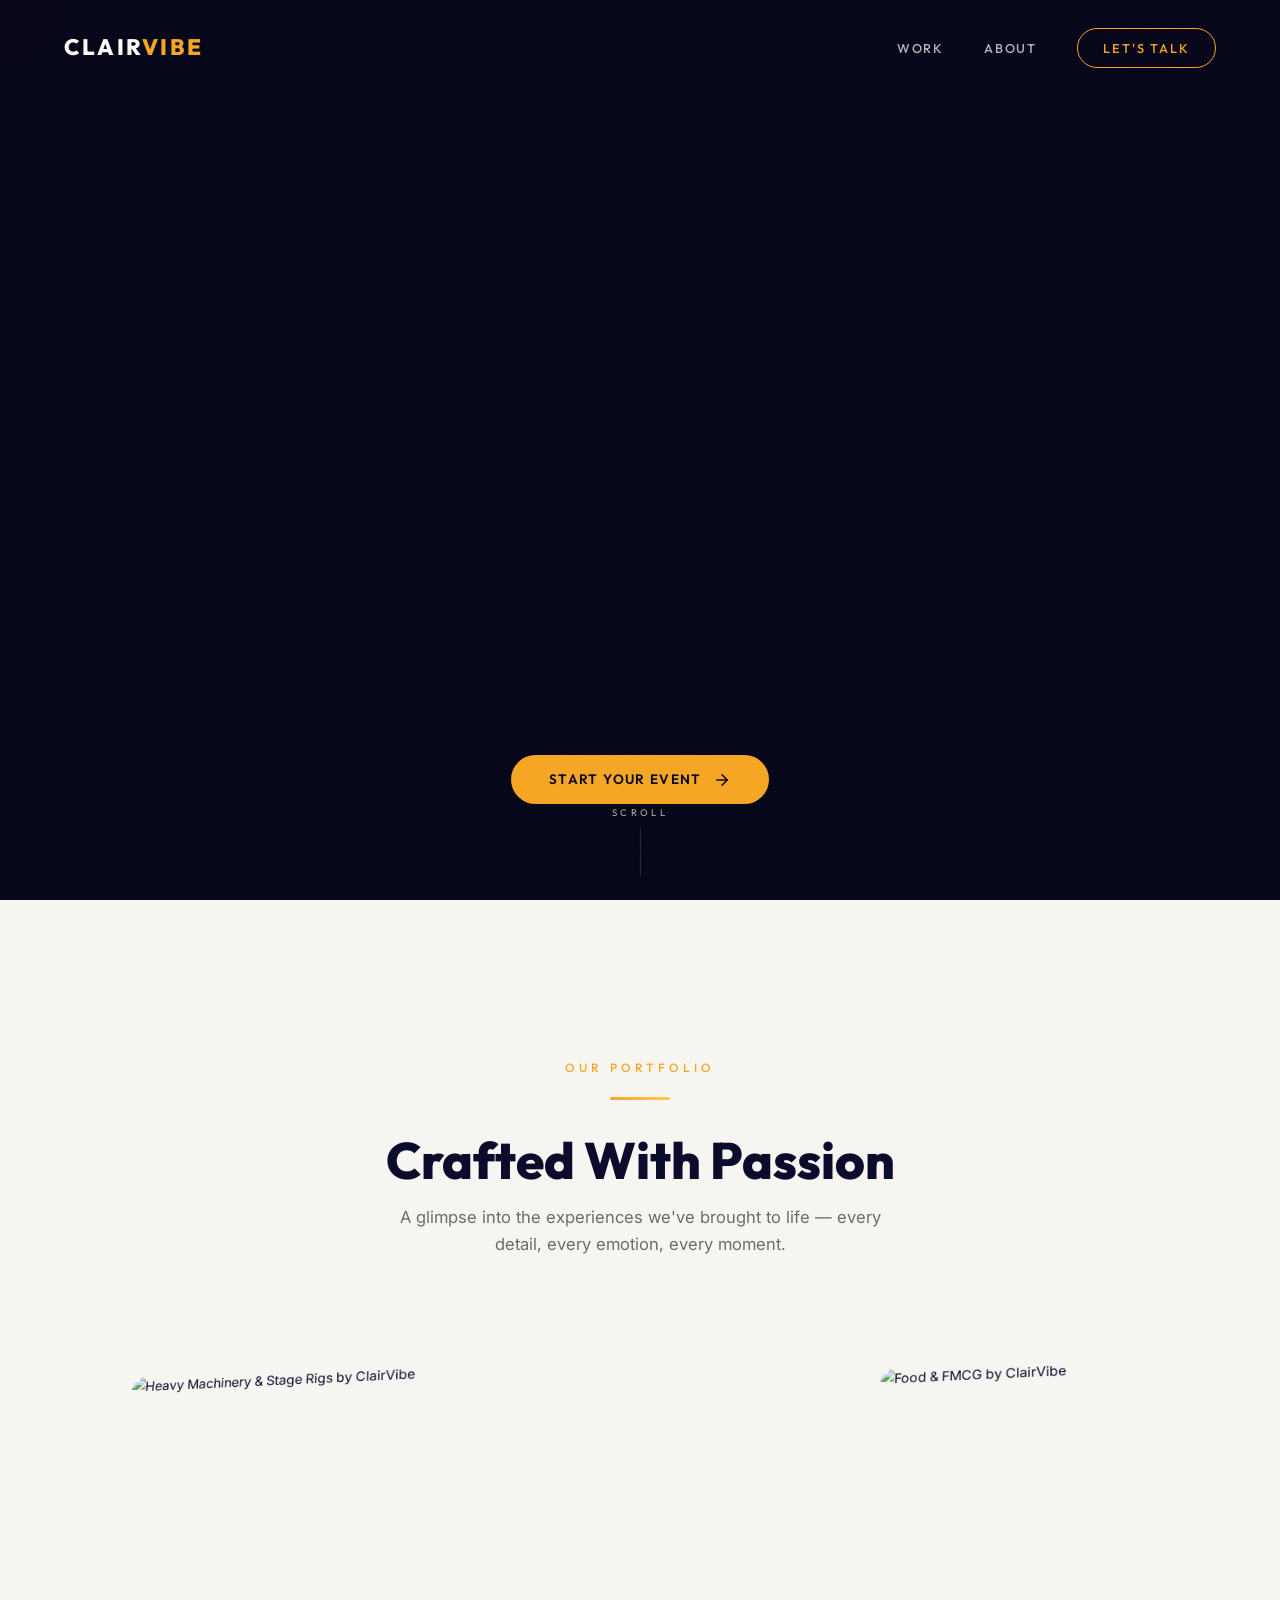
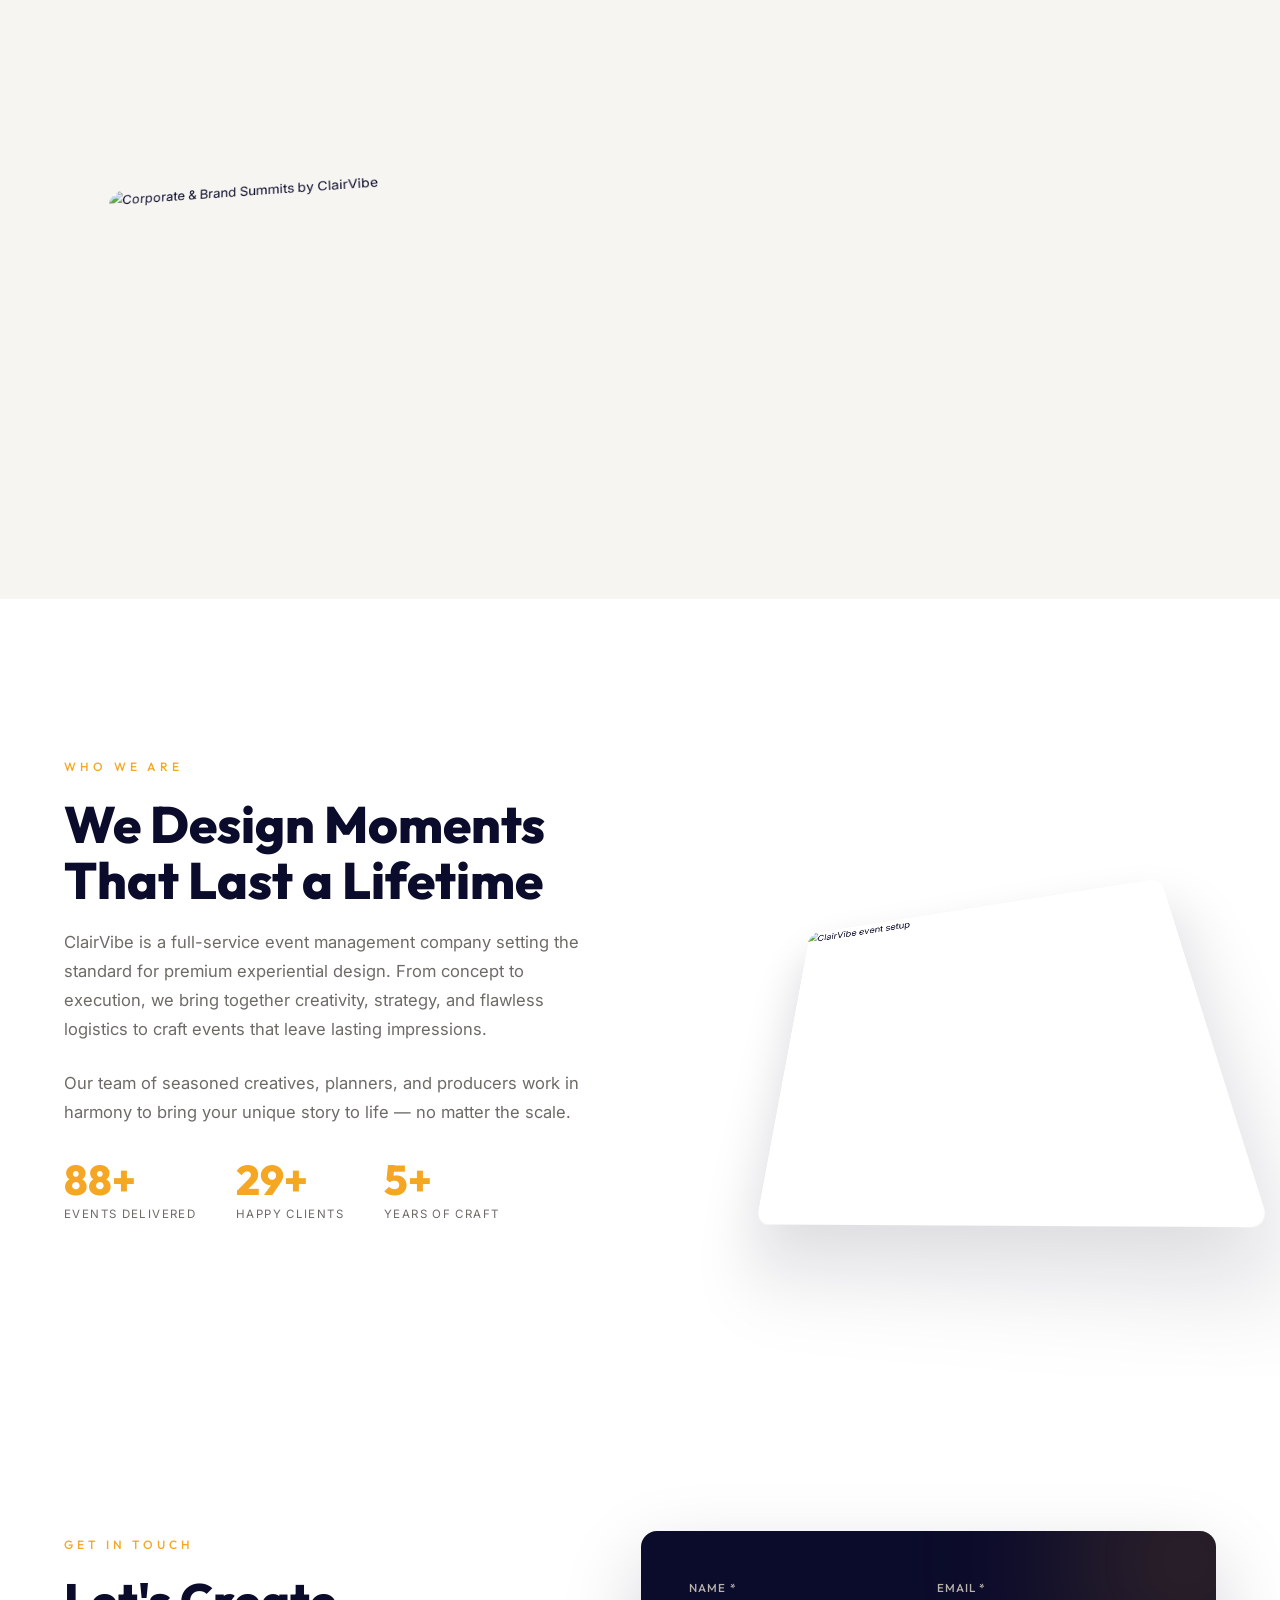
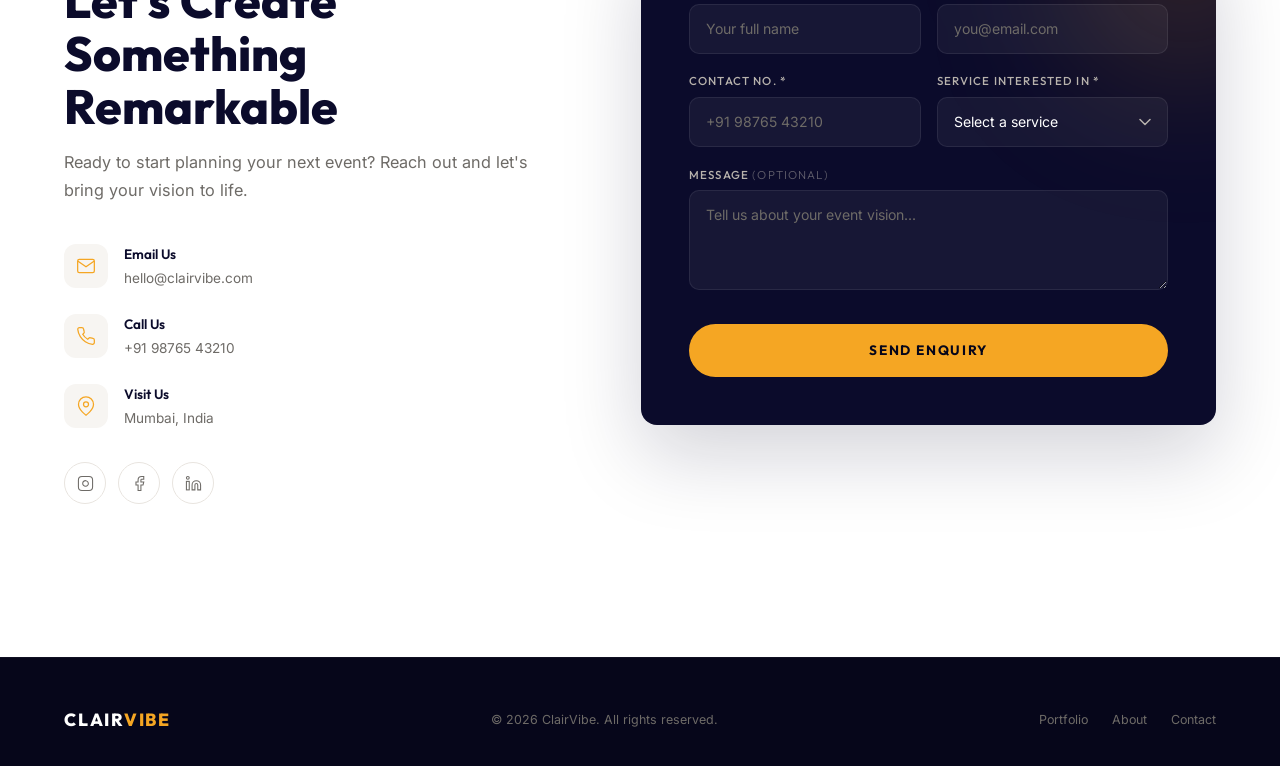
==== index.html @ 801a7cd6 "Add files via upload" ====
<!DOCTYPE html>
<html lang="en">
<head>
  <meta charset="UTF-8">
  <meta name="viewport" content="width=device-width, initial-scale=1.0">
  <title>ClairVibe — Premium Event Management</title>
  <meta name="description" content="ClairVibe crafts extraordinary events — from weddings and corporate galas to brand activations and immersive experiences. Where vision meets flawless execution.">
  <link rel="stylesheet" href="index.css">
  <link rel="preconnect" href="https://fonts.googleapis.com">
  <link rel="preconnect" href="https://fonts.gstatic.com" crossorigin>
</head>
<body>

  <!-- PRELOADER -->
  <div id="preloader">
    <div class="preloader-brand">CLAIR<span>VIBE</span></div>
    <div class="preloader-track"></div>
  </div>

  <!-- GRAIN -->
  <div class="grain" aria-hidden="true"></div>

  <!-- CURSOR GLOW -->
  <div class="cursor-glow" id="cursorGlow" aria-hidden="true"></div>

  <!-- PARTICLES -->
  <canvas id="particles" aria-hidden="true"></canvas>

  <!-- ═══════════ NAVIGATION ═══════════ -->
  <nav class="nav-main" id="navMain">
    <a href="#hero" class="nav-logo">Clair<span>Vibe</span></a>
    <div class="nav-links">
      <a href="#work">Work</a>
      <a href="#about">About</a>
      <a href="#contact" class="nav-cta">Let's Talk</a>
    </div>
    <button class="nav-hamburger" id="hamburger" aria-label="Menu">
      <span></span><span></span><span></span>
    </button>
  </nav>

  <!-- Mobile nav -->
  <div class="nav-mobile" id="mobileNav">
    <a href="#work" class="mob-link">Work</a>
    <a href="#about" class="mob-link">About</a>
    <a href="#contact" class="mob-link">Contact</a>
  </div>

  <!-- ═══════════ HERO ═══════════ -->
  <section id="hero">
    <div class="hero-bg">
      <video autoplay muted loop playsinline id="heroBgImg">
        <source src="website.mp4" type="video/mp4">
      </video>
    </div>
    <div class="hero-overlay"></div>
    <div class="hero-content">
      <a href="#contact" class="hero-btn">
        Start Your Event
        <svg viewBox="0 0 24 24" fill="none" stroke="currentColor" stroke-width="2" stroke-linecap="round" stroke-linejoin="round"><path d="M5 12h14"/><path d="m12 5 7 7-7 7"/></svg>
      </a>
    </div>
    <div class="scroll-hint">
      <span>Scroll</span>
      <div class="scroll-hint-line"></div>
    </div>
  </section>

  <!-- ═══════════ WORK / PORTFOLIO  ★ OFF-WHITE ═══════════ -->
  <section id="work">
    <div class="container">
      <div class="work-header">
        <span class="label sr">Our Portfolio</span>
        <div class="divider-amber sr sr-d1"></div>
        <h2 class="sr sr-d1">Crafted With Passion</h2>
        <p class="sr sr-d2">A glimpse into the experiences we've brought to life — every detail, every emotion, every moment.</p>
      </div>

      <div class="gallery">
        <!-- Card 1 — Machinery (spans 2 cols) -->
        <div class="gallery-card parallax-3d sr" id="gal1" data-gallery="machines" style="cursor:pointer">
          <img src="machines/M.png" alt="Heavy Machinery & Stage Rigs by ClairVibe">
          <div class="gallery-overlay"></div>
          <div class="gallery-tag">
            <h4>Heavy Machinery & Stage Rigs</h4>
          </div>
        </div>

        <!-- Card 2 — Food & FMCG -->
        <div class="gallery-card parallax-3d sr sr-d1" id="gal2" data-gallery="food" style="cursor:pointer">
          <img src="food and fmcg/F.png" alt="Food & FMCG by ClairVibe">
          <div class="gallery-overlay"></div>
          <div class="gallery-tag">
            <h4>Food & FMCG</h4>
          </div>
        </div>

        <!-- Card 3 — Corporate -->
        <div class="gallery-card parallax-3d sr sr-d2" id="gal3" data-gallery="corporate" style="cursor:pointer">
          <img src="coorporate/C.png" alt="Corporate & Brand Summits by ClairVibe">
          <div class="gallery-overlay"></div>
          <div class="gallery-tag">
            <h4>Corporate & Brand Summits</h4>
          </div>
        </div>
      </div>
    </div>
  </section>

  <!-- ═══════════ GALLERY LIGHTBOX MODAL ═══════════ -->
  <div class="lightbox-modal" id="lightboxModal">
    <div class="lightbox-backdrop" id="lightboxBackdrop"></div>
    <div class="lightbox-container">
      <div class="lightbox-header">
        <h3 class="lightbox-title" id="lightboxTitle"></h3>
        <button class="lightbox-close" id="lightboxClose" aria-label="Close gallery">
          <svg viewBox="0 0 24 24" fill="none" stroke="currentColor" stroke-width="2" stroke-linecap="round"><line x1="18" y1="6" x2="6" y2="18"/><line x1="6" y1="6" x2="18" y2="18"/></svg>
        </button>
      </div>
      <div class="lightbox-grid" id="lightboxGrid"></div>
    </div>
  </div>

  <!-- ═══════════ ABOUT  ★ WHITE ═══════════ -->
  <section id="about">
    <div class="container">
      <div class="about-row">
        <div class="about-text">
          <span class="label sr">Who We Are</span>
          <h2 class="sr sr-d1">We Design Moments That Last a Lifetime</h2>
          <p class="sr sr-d2">ClairVibe is a full-service event management company setting the standard for premium experiential design. From concept to execution, we bring together creativity, strategy, and flawless logistics to craft events that leave lasting impressions.</p>
          <p class="sr sr-d3">Our team of seasoned creatives, planners, and producers work in harmony to bring your unique story to life — no matter the scale.</p>
          <div class="about-stats">
            <div class="sr sr-d2">
              <div class="stat-num" data-count="150">0</div>
              <div class="stat-txt">Events Delivered</div>
            </div>
            <div class="sr sr-d3">
              <div class="stat-num" data-count="50">0</div>
              <div class="stat-txt">Happy Clients</div>
            </div>
            <div class="sr sr-d4">
              <div class="stat-num" data-count="8">0</div>
              <div class="stat-txt">Years of Craft</div>
            </div>
          </div>
        </div>
        <div class="about-vis sr sr-d2">
          <div class="about-img-wrap parallax-3d" id="aboutTilt">
            <img src="machines/M2.png" alt="ClairVibe event setup">
          </div>
        </div>
      </div>
    </div>
  </section>

  <!-- ═══════════ CONTACT  ★ WHITE ═══════════ -->
  <section id="contact">
    <div class="container">
      <div class="contact-grid">
        <!-- Left -->
        <div class="contact-left">
          <span class="label sr">Get In Touch</span>
          <h2 class="sr sr-d1">Let's Create Something Remarkable</h2>
          <p class="sr sr-d2">Ready to start planning your next event? Reach out and let's bring your vision to life.</p>

          <div class="sr sr-d3">
            <div class="c-detail">
              <div class="c-detail-icon">
                <svg viewBox="0 0 24 24" fill="none" stroke="currentColor" stroke-width="1.5"><path d="M4 4h16c1.1 0 2 .9 2 2v12c0 1.1-.9 2-2 2H4c-1.1 0-2-.9-2-2V6c0-1.1.9-2 2-2z"/><polyline points="22,6 12,13 2,6"/></svg>
              </div>
              <div>
                <h4>Email Us</h4>
                <p>hello@clairvibe.com</p>
              </div>
            </div>
            <div class="c-detail">
              <div class="c-detail-icon">
                <svg viewBox="0 0 24 24" fill="none" stroke="currentColor" stroke-width="1.5"><path d="M22 16.92v3a2 2 0 0 1-2.18 2 19.79 19.79 0 0 1-8.63-3.07 19.5 19.5 0 0 1-6-6A19.79 19.79 0 0 1 2.12 4.11 2 2 0 0 1 4.11 2h3a2 2 0 0 1 2 1.72c.13.81.36 1.6.7 2.81a2 2 0 0 1-.45 2.11L8.09 9.91a16 16 0 0 0 6 6l1.27-1.27a2 2 0 0 1 2.11-.45c1.21.34 2 .57 2.81.7A2 2 0 0 1 22 16.92z"/></svg>
              </div>
              <div>
                <h4>Call Us</h4>
                <p>+91 98765 43210</p>
              </div>
            </div>
            <div class="c-detail">
              <div class="c-detail-icon">
                <svg viewBox="0 0 24 24" fill="none" stroke="currentColor" stroke-width="1.5"><path d="M21 10c0 7-9 13-9 13s-9-6-9-13a9 9 0 0 1 18 0z"/><circle cx="12" cy="10" r="3"/></svg>
              </div>
              <div>
                <h4>Visit Us</h4>
                <p>Mumbai, India</p>
              </div>
            </div>
          </div>

          <div class="c-socials sr sr-d4">
            <a href="#" aria-label="Instagram"><svg viewBox="0 0 24 24" fill="none" stroke="currentColor" stroke-width="1.5"><rect x="2" y="2" width="20" height="20" rx="5" ry="5"/><path d="M16 11.37A4 4 0 1 1 12.63 8 4 4 0 0 1 16 11.37z"/><line x1="17.5" y1="6.5" x2="17.51" y2="6.5"/></svg></a>
            <a href="#" aria-label="Facebook"><svg viewBox="0 0 24 24" fill="none" stroke="currentColor" stroke-width="1.5"><path d="M18 2h-3a5 5 0 0 0-5 5v3H7v4h3v8h4v-8h3l1-4h-4V7a1 1 0 0 1 1-1h3z"/></svg></a>
            <a href="#" aria-label="LinkedIn"><svg viewBox="0 0 24 24" fill="none" stroke="currentColor" stroke-width="1.5"><path d="M16 8a6 6 0 0 1 6 6v7h-4v-7a2 2 0 0 0-4 0v7h-4v-7a6 6 0 0 1 6-6z"/><rect x="2" y="9" width="4" height="12"/><circle cx="4" cy="4" r="2"/></svg></a>
          </div>
        </div>

        <!-- Right: form -->
        <div class="form-card sr sr-d2">
          <form id="contactForm" onsubmit="handleSubmit(event)">
            <div class="f-row">
              <div class="f-group">
                <label for="c-name">Name *</label>
                <input type="text" id="c-name" placeholder="Your full name" required>
              </div>
              <div class="f-group">
                <label for="c-email">Email *</label>
                <input type="email" id="c-email" placeholder="you@email.com" required>
              </div>
            </div>
            <div class="f-row">
              <div class="f-group">
                <label for="c-phone">Contact No. *</label>
                <input type="tel" id="c-phone" placeholder="+91 98765 43210" required>
              </div>
              <div class="f-group">
                <label for="c-service">Service Interested In *</label>
                <select id="c-service" required>
                  <option value="" disabled selected>Select a service</option>
                  <option>Weddings & Celebrations</option>
                  <option>Corporate Events & Conferences</option>
                  <option>Social & Private Gatherings</option>
                  <option>Brand Activations & Experiential</option>
                  <option>Concept, Design & Production</option>
                  <option>Content & Film Production</option>
                  <option>Other</option>
                </select>
              </div>
            </div>
            <div class="f-group">
              <label for="c-msg">Message <span style="font-weight:300;opacity:.5">(Optional)</span></label>
              <textarea id="c-msg" placeholder="Tell us about your event vision..."></textarea>
            </div>
            <button type="submit" class="f-submit" id="submitBtn">Send Enquiry</button>
          </form>
        </div>

      </div>
    </div>
  </section>

  <!-- ═══════════ FOOTER ═══════════ -->
  <footer>
    <div class="container">
      <div class="foot-inner">
        <div class="foot-logo">Clair<span>Vibe</span></div>
        <p class="foot-copy">&copy; 2026 ClairVibe. All rights reserved.</p>
        <div class="foot-links">
          <a href="#work">Portfolio</a>
          <a href="#about">About</a>
          <a href="#contact">Contact</a>
        </div>
      </div>
    </div>
  </footer>

  <!-- ═══════════ SCRIPTS ═══════════ -->
  <script>
  (function(){
    'use strict';

    /* ─── Preloader ─── */
    window.addEventListener('load', () => {
      setTimeout(() => document.getElementById('preloader').classList.add('hidden'), 1000);
    });

    /* ─── Cursor Glow ─── */
    const glow = document.getElementById('cursorGlow');
    if (window.matchMedia('(pointer:fine)').matches) {
      glow.classList.add('on');
      let gx = 0, gy = 0, cx = 0, cy = 0;
      document.addEventListener('mousemove', e => { gx = e.clientX; gy = e.clientY; });
      (function moveGlow() {
        cx += (gx - cx) * .12;
        cy += (gy - cy) * .12;
        glow.style.left = cx + 'px';
        glow.style.top = cy + 'px';
        requestAnimationFrame(moveGlow);
      })();
    }

    /* ─── Nav scroll ─── */
    const nav = document.getElementById('navMain');
    const onScroll = () => nav.classList.toggle('scrolled', scrollY > 60);
    window.addEventListener('scroll', onScroll, { passive: true });

    /* ─── Hamburger ─── */
    const ham = document.getElementById('hamburger');
    const mobNav = document.getElementById('mobileNav');
    ham.addEventListener('click', () => {
      ham.classList.toggle('open');
      mobNav.classList.toggle('open');
      document.body.style.overflow = mobNav.classList.contains('open') ? 'hidden' : '';
    });
    document.querySelectorAll('.mob-link').forEach(l => l.addEventListener('click', () => {
      ham.classList.remove('open'); mobNav.classList.remove('open');
      document.body.style.overflow = '';
    }));

    /* ─── Smooth anchors ─── */
    document.querySelectorAll('a[href^="#"]').forEach(a => {
      a.addEventListener('click', e => {
        e.preventDefault();
        const t = document.querySelector(a.getAttribute('href'));
        if (t) t.scrollIntoView({ behavior: 'smooth', block: 'start' });
      });
    });

    /* ─── 3D Scroll Reveal ─── */
    const srEls = document.querySelectorAll('.sr');
    const srObs = new IntersectionObserver(entries => {
      entries.forEach(en => { if (en.isIntersecting) en.target.classList.add('in'); });
    }, { threshold: .12, rootMargin: '0px 0px -30px 0px' });
    srEls.forEach(el => srObs.observe(el));

    /* ─── Counter animation ─── */
    const counters = document.querySelectorAll('[data-count]');
    const cObs = new IntersectionObserver(entries => {
      entries.forEach(en => {
        if (!en.isIntersecting) return;
        const el = en.target, target = +el.dataset.count, dur = 2000, start = performance.now();
        (function tick(now) {
          const p = Math.min((now - start) / dur, 1);
          const ease = 1 - Math.pow(1 - p, 3);
          el.textContent = Math.round(target * ease) + '+';
          if (p < 1) requestAnimationFrame(tick);
        })(start);
        cObs.unobserve(el);
      });
    }, { threshold: .5 });
    counters.forEach(c => cObs.observe(c));

    /* ─── 3D Parallax on scroll ─── */
    const parallaxEls = document.querySelectorAll('.parallax-3d');
    function updateParallax() {
      const wh = window.innerHeight;
      parallaxEls.forEach(el => {
        const rect = el.getBoundingClientRect();
        const center = rect.top + rect.height / 2;
        const ratio = (center - wh / 2) / (wh / 2); // -1 to 1
        const rotX = ratio * 6;  // tilt X based on scroll position
        const rotY = ratio * -3;
        const tz = Math.abs(ratio) * -30; // push back when off-center
        el.style.transform =
          `perspective(800px) rotateX(${rotX}deg) rotateY(${rotY}deg) translateZ(${tz}px)`;
      });
    }
    window.addEventListener('scroll', updateParallax, { passive: true });
    updateParallax();

    /* ─── 3D Tilt on hover (about card + gallery) ─── */
    if (window.matchMedia('(pointer:fine)').matches) {
      function addTilt(el, intensity) {
        el.addEventListener('mousemove', e => {
          const r = el.getBoundingClientRect();
          const x = (e.clientX - r.left) / r.width - .5;
          const y = (e.clientY - r.top) / r.height - .5;
          el.style.transform =
            `perspective(800px) rotateY(${x * intensity}deg) rotateX(${-y * intensity}deg) translateZ(10px)`;
        });
        el.addEventListener('mouseleave', () => {
          el.style.transform = '';
        });
      }
      const aboutTilt = document.getElementById('aboutTilt');
      if (aboutTilt) addTilt(aboutTilt, 14);
      document.querySelectorAll('.gallery-card').forEach(c => addTilt(c, 8));
    }

    /* ─── Hero parallax ─── */
    const heroImg = document.getElementById('heroBgImg');
    if (heroImg) {
      window.addEventListener('scroll', () => {
        if (scrollY < innerHeight) {
          heroImg.style.transform = `scale(1.12) translateY(${scrollY * .25}px)`;
        }
      }, { passive: true });
    }

    /* ─── Particles ─── */
    ;(function(){
      const c = document.getElementById('particles');
      const ctx = c.getContext('2d');
      let W, H, pts = [];
      const N = 50, DIST = 130;
      function resize() { W = c.width = innerWidth; H = c.height = innerHeight; }
      resize(); window.addEventListener('resize', resize);
      class P {
        constructor() { this.reset(); }
        reset() {
          this.x = Math.random() * W;
          this.y = Math.random() * H;
          this.vx = (Math.random() - .5) * .35;
          this.vy = (Math.random() - .5) * .35;
          this.r = Math.random() * 1.2 + .4;
          this.a = Math.random() * .2 + .04;
        }
        update() {
          this.x += this.vx; this.y += this.vy;
          if (this.x < 0 || this.x > W) this.vx *= -1;
          if (this.y < 0 || this.y > H) this.vy *= -1;
        }
        draw() {
          ctx.beginPath();
          ctx.arc(this.x, this.y, this.r, 0, Math.PI * 2);
          ctx.fillStyle = `rgba(245,166,35,${this.a})`;
          ctx.fill();
        }
      }
      for (let i = 0; i < N; i++) pts.push(new P());
      (function loop() {
        ctx.clearRect(0, 0, W, H);
        pts.forEach(p => { p.update(); p.draw(); });
        for (let i = 0; i < pts.length; i++)
          for (let j = i + 1; j < pts.length; j++) {
            const dx = pts[i].x - pts[j].x, dy = pts[i].y - pts[j].y;
            const d = Math.sqrt(dx * dx + dy * dy);
            if (d < DIST) {
              ctx.beginPath();
              ctx.moveTo(pts[i].x, pts[i].y);
              ctx.lineTo(pts[j].x, pts[j].y);
              ctx.strokeStyle = `rgba(245,166,35,${.04 * (1 - d / DIST)})`;
              ctx.lineWidth = .4;
              ctx.stroke();
            }
          }
        requestAnimationFrame(loop);
      })();
    })();

    /* ─── Form submit (local) ─── */
    window.handleSubmit = function(e) {
      e.preventDefault();
      const btn = document.getElementById('submitBtn');
      const orig = btn.textContent;
      btn.textContent = 'Sent Successfully ✓';
      btn.style.background = '#27ae60';
      setTimeout(() => { btn.textContent = orig; btn.style.background = ''; e.target.reset(); }, 3000);
    };
    /* ─── Dynamic CMS Content Fetch & Lightbox ─── */
    let galleryData = {};
    
    fetch('data/content.json')
      .then(res => res.json())
      .then(data => {
        // 1. Update Hero Video
        if (data.hero_video) {
          const heroVideo = document.getElementById('heroBgImg');
          if (heroVideo && heroVideo.querySelector('source').getAttribute('src') !== data.hero_video) {
            heroVideo.querySelector('source').src = data.hero_video;
            heroVideo.load();
          }
        }
        
        // 2. Update About Image
        if (data.about_image) {
          const aboutImg = document.querySelector('#aboutTilt img');
          if (aboutImg) aboutImg.src = data.about_image;
        }

        // 3. Setup Gallery Data & Covers
        galleryData = {
          machines: {
            title: 'Heavy Machinery & Stage Rigs',
            images: data.portfolio_machines?.images || []
          },
          food: {
            title: 'Food & FMCG',
            images: data.portfolio_food?.images || []
          },
          corporate: {
            title: 'Corporate & Brand Summits',
            images: data.portfolio_corporate?.images || []
          }
        };

        // Update covers
        if (data.portfolio_machines?.cover) {
          document.querySelector('#gal1 img').src = data.portfolio_machines.cover;
        }
        if (data.portfolio_food?.cover) {
          document.querySelector('#gal2 img').src = data.portfolio_food.cover;
        }
        if (data.portfolio_corporate?.cover) {
          document.querySelector('#gal3 img').src = data.portfolio_corporate.cover;
        }
      })
      .catch(err => console.error("Error loading CMS content:", err));

    const lbModal = document.getElementById('lightboxModal');
    const lbTitle = document.getElementById('lightboxTitle');
    const lbGrid  = document.getElementById('lightboxGrid');
    const lbClose = document.getElementById('lightboxClose');
    const lbBack  = document.getElementById('lightboxBackdrop');

    // Open lightbox
    document.querySelectorAll('.gallery-card[data-gallery]').forEach(card => {
      card.addEventListener('click', () => {
        const key = card.dataset.gallery;
        const data = galleryData[key];
        if (!data || !data.images || data.images.length === 0) return;

        lbTitle.textContent = data.title;
        lbGrid.innerHTML = '';

        data.images.forEach((src, i) => {
          const item = document.createElement('div');
          item.className = 'lightbox-item';
          item.style.animationDelay = (i * 0.06) + 's';
          const img = document.createElement('img');
          img.src = src;
          img.alt = data.title;
          img.loading = 'lazy';
          item.appendChild(img);
          lbGrid.appendChild(item);
        });

        lbModal.classList.add('open');
        document.body.style.overflow = 'hidden';
      });
    });

    // Close lightbox
    function closeLightbox() {
      lbModal.classList.remove('open');
      document.body.style.overflow = '';
    }
    lbClose.addEventListener('click', closeLightbox);
    lbBack.addEventListener('click', closeLightbox);
    document.addEventListener('keydown', e => { if (e.key === 'Escape') closeLightbox(); });

  })();
  </script>

</body>
</html>
---- index.css ----
/* ============================================================
   ClairVibe — Premium Event Management
   Complete Design System v2
   ============================================================ */

@import url('https://fonts.googleapis.com/css2?family=Outfit:wght@200;300;400;500;600;700;800;900&family=Inter:wght@300;400;500;600&display=swap');

/* ── Tokens ─────────────────────────────────────────────── */
:root {
  --navy:        #0B0B2B;
  --navy-deep:   #06061A;
  --navy-mid:    #141438;
  --amber:       #F5A623;
  --amber-light: #FFC857;
  --amber-glow:  rgba(245,166,35,.2);
  --white:       #FFFFFF;
  --off-white:   #F7F5F2;
  --cream:       #FFFDF8;
  --gray-100:    #E8E4DF;
  --gray-200:    #B8B3AD;
  --gray-300:    #6E6B67;
  --gray-900:    #1A1A2E;

  --font-display: 'Outfit', sans-serif;
  --font-body:    'Inter', sans-serif;

  --section-py: clamp(6rem, 12vw, 10rem);
  --container-x: clamp(1.5rem, 5vw, 6rem);
  --radius: 16px;
  --transition: .5s cubic-bezier(.25,.46,.45,.94);
}

/* ── Reset ──────────────────────────────────────────────── */
*,*::before,*::after{box-sizing:border-box;margin:0;padding:0}
html{scroll-behavior:smooth;-webkit-font-smoothing:antialiased}
body{font-family:var(--font-body);background:var(--white);color:var(--navy);overflow-x:hidden;line-height:1.6}
a{text-decoration:none;color:inherit}
ul{list-style:none}
img{max-width:100%;display:block}
button,input,textarea,select{font:inherit;border:none;outline:none}

/* ── Container ──────────────────────────────────────────── */
.container{width:100%;max-width:1280px;margin:0 auto;padding:0 var(--container-x)}

/* ── Labels ─────────────────────────────────────────────── */
.label{
  font-family:var(--font-display);font-weight:500;
  font-size:.75rem;letter-spacing:.35em;text-transform:uppercase;
  color:var(--amber);margin-bottom:1.25rem;display:inline-block;
}
.label--dark{color:var(--amber)}
.label--light{color:var(--amber)}

/* ================================================================
   PRELOADER
   ================================================================ */
#preloader{
  position:fixed;inset:0;z-index:10000;
  background:var(--navy-deep);
  display:flex;align-items:center;justify-content:center;
  flex-direction:column;gap:2rem;
  transition:opacity .8s .2s,visibility .8s .2s;
}
#preloader.hidden{opacity:0;visibility:hidden;pointer-events:none}
.preloader-brand{
  font-family:var(--font-display);font-size:2.8rem;font-weight:800;
  letter-spacing:.12em;color:var(--white);
}
.preloader-brand span{color:var(--amber)}
.preloader-track{
  width:140px;height:2px;background:rgba(255,255,255,.08);
  border-radius:2px;overflow:hidden;
}
.preloader-track::after{
  content:'';display:block;width:40%;height:100%;
  background:var(--amber);border-radius:2px;
  animation:preload-slide 1s ease-in-out infinite;
}
@keyframes preload-slide{0%{transform:translateX(-120%)}100%{transform:translateX(400%)}}

/* ================================================================
   CURSOR GLOW  (desktop only)
   ================================================================ */
.cursor-glow{
  position:fixed;width:400px;height:400px;border-radius:50%;
  pointer-events:none;z-index:9998;opacity:0;
  background:radial-gradient(circle,rgba(245,166,35,.12) 0%,transparent 70%);
  transform:translate(-50%,-50%);transition:opacity .5s;
  mix-blend-mode:multiply;
}
.cursor-glow.on{opacity:1}

/* invert on dark sections */
.dark-section .cursor-glow,.nav-main.scrolled ~ .cursor-glow{
  mix-blend-mode:screen;
}

/* ================================================================
   NAVIGATION
   ================================================================ */
.nav-main{
  position:fixed;top:0;left:0;width:100%;z-index:9000;
  padding:1.75rem var(--container-x);
  display:flex;align-items:center;justify-content:space-between;
  transition:background .4s,padding .4s,backdrop-filter .4s,box-shadow .4s;
}
.nav-main.scrolled{
  background:rgba(255,255,255,.88);
  backdrop-filter:blur(24px) saturate(1.6);
  -webkit-backdrop-filter:blur(24px) saturate(1.6);
  padding:1rem var(--container-x);
  box-shadow:0 1px 30px rgba(0,0,0,.06);
}
.nav-main.scrolled .nav-logo{color:var(--navy)}
.nav-main.scrolled .nav-links a{color:var(--gray-300)}
.nav-main.scrolled .nav-links a:hover{color:var(--navy)}
.nav-main.scrolled .nav-hamburger span{background:var(--navy)}

.nav-logo{
  font-family:var(--font-display);font-weight:800;font-size:1.4rem;
  letter-spacing:.1em;text-transform:uppercase;color:var(--white);
  transition:color .4s;
}
.nav-logo span{color:var(--amber)}

.nav-links{display:flex;align-items:center;gap:2.5rem}
.nav-links a{
  font-family:var(--font-display);font-weight:500;font-size:.8rem;
  letter-spacing:.14em;text-transform:uppercase;color:rgba(255,255,255,.7);
  position:relative;transition:color .3s;
}
.nav-links a::after{
  content:'';position:absolute;bottom:-4px;left:0;width:0;height:2px;
  background:var(--amber);transition:width var(--transition);
}
.nav-links a:hover{color:var(--white)}
.nav-links a:hover::after{width:100%}
.nav-main.scrolled .nav-links a:hover::after{width:100%}

.nav-cta{
  padding:.55rem 1.6rem !important;border:1.5px solid var(--amber) !important;
  border-radius:50px;color:var(--amber) !important;
  transition:background .3s,color .3s !important;
}
.nav-cta::after{display:none !important}
.nav-cta:hover{background:var(--amber) !important;color:var(--navy-deep) !important}

/* Hamburger */
.nav-hamburger{
  display:none;flex-direction:column;gap:5px;cursor:pointer;
  z-index:9100;background:none;padding:4px;
}
.nav-hamburger span{
  display:block;width:26px;height:2px;background:var(--white);
  border-radius:2px;transition:var(--transition);transform-origin:center;
}
.nav-hamburger.open span:nth-child(1){transform:translateY(7px) rotate(45deg)}
.nav-hamburger.open span:nth-child(2){opacity:0}
.nav-hamburger.open span:nth-child(3){transform:translateY(-7px) rotate(-45deg)}

/* Mobile overlay */
.nav-mobile{
  position:fixed;inset:0;z-index:9050;
  background:rgba(6,6,26,.97);backdrop-filter:blur(30px);
  display:flex;flex-direction:column;align-items:center;justify-content:center;gap:2rem;
  opacity:0;visibility:hidden;transition:opacity .4s,visibility .4s;
}
.nav-mobile.open{opacity:1;visibility:visible}
.nav-mobile a{
  font-family:var(--font-display);font-weight:600;font-size:1.6rem;
  letter-spacing:.08em;text-transform:uppercase;color:var(--gray-200);
  transition:color .3s;
}
.nav-mobile a:hover{color:var(--amber)}

@media(max-width:768px){
  .nav-links{display:none}
  .nav-hamburger{display:flex}
}

/* ================================================================
   HERO  (dark section — full-screen with video/image)
   ================================================================ */
#hero{
  position:relative;height:100vh;min-height:640px;
  display:flex;align-items:center;justify-content:center;
  overflow:hidden;background:var(--navy-deep);
}
.hero-bg{position:absolute;inset:0;z-index:0}
.hero-bg video,.hero-bg img{width:100%;height:100%;object-fit:cover}
.hero-overlay{
  position:absolute;inset:0;z-index:1;
  background:linear-gradient(180deg,
    rgba(6,6,26,.4) 0%,
    rgba(6,6,26,.05) 35%,
    rgba(6,6,26,.05) 65%,
    rgba(6,6,26,.5) 100%
  );
  pointer-events:none;
}
.hero-content{
  position:absolute;bottom:6rem;left:50%;transform:translateX(-50%);
  z-index:2;text-align:center;
  width:100%;max-width:860px;padding:0 var(--container-x);
}
.hero-tagline{
  font-family:var(--font-display);font-weight:300;
  font-size:clamp(.7rem,1.1vw,.85rem);letter-spacing:.55em;
  text-transform:uppercase;color:var(--amber);margin-bottom:1.5rem;
  opacity:0;animation:fadeUp .8s .5s forwards;
}
.hero-h1{
  font-family:var(--font-display);font-weight:900;
  font-size:clamp(2.8rem,8vw,5.8rem);line-height:1.02;
  color:var(--white);margin-bottom:1.5rem;
  opacity:0;animation:fadeUp .8s .7s forwards;
}
.hero-h1 em{
  font-style:normal;
  background:linear-gradient(135deg,var(--amber),var(--amber-light));
  -webkit-background-clip:text;-webkit-text-fill-color:transparent;
  background-clip:text;
}
.hero-sub{
  font-size:clamp(.95rem,1.4vw,1.12rem);color:var(--gray-200);
  max-width:520px;margin:0 auto 2.5rem;
  opacity:0;animation:fadeUp .8s .9s forwards;
}
@keyframes fadeUp{from{opacity:0;transform:translateY(36px)}to{opacity:1;transform:translateY(0)}}

.hero-btn{
  display:inline-flex;align-items:center;gap:.7rem;
  padding:.85rem 2.4rem;background:var(--amber);color:var(--navy-deep);
  font-family:var(--font-display);font-weight:600;font-size:.85rem;
  letter-spacing:.1em;text-transform:uppercase;border-radius:50px;
  cursor:pointer;transition:transform .3s,box-shadow .3s;
  opacity:0;animation:fadeUp .8s .4s forwards;
}
.hero-btn:hover{transform:translateY(-2px);box-shadow:0 14px 40px var(--amber-glow)}
.hero-btn svg{width:18px;height:18px;transition:transform .3s}
.hero-btn:hover svg{transform:translateX(4px)}

/* scroll indicator */
.scroll-hint{
  position:absolute;bottom:1.5rem;left:50%;transform:translateX(-50%);
  z-index:2;display:flex;flex-direction:column;align-items:center;gap:.5rem;
}
.scroll-hint span{
  font-family:var(--font-display);font-size:.6rem;letter-spacing:.35em;
  text-transform:uppercase;color:var(--gray-200);
}
.scroll-hint-line{
  width:1px;height:48px;background:rgba(255,255,255,.15);
  position:relative;overflow:hidden;
}
.scroll-hint-line::after{
  content:'';position:absolute;top:-100%;left:0;width:100%;height:100%;
  background:var(--amber);animation:scrollLine 2s infinite;
}
@keyframes scrollLine{0%{top:-100%}100%{top:100%}}

/* ================================================================
   ABOUT  ★ WHITE SECTION
   ================================================================ */
#about{
  padding:var(--section-py) 0;
  background:var(--white);
  position:relative;overflow:hidden;
}
.about-row{
  display:grid;grid-template-columns:1fr 1fr;
  gap:clamp(3rem,6vw,6rem);align-items:center;
}
.about-text h2{
  font-family:var(--font-display);font-weight:800;
  font-size:clamp(2rem,4.5vw,3.2rem);line-height:1.1;
  color:var(--navy);margin-bottom:1.25rem;
}
.about-text p{
  font-size:clamp(.92rem,1.3vw,1.05rem);color:var(--gray-300);
  margin-bottom:1.5rem;line-height:1.75;
}
.about-stats{display:flex;gap:2.5rem;margin-top:2rem}
.stat-num{
  font-family:var(--font-display);font-weight:800;
  font-size:2.6rem;color:var(--amber);line-height:1;
}
.stat-txt{
  font-size:.72rem;color:var(--gray-300);text-transform:uppercase;
  letter-spacing:.12em;margin-top:.3rem;
}

/* 3D perspective image */
.about-vis{perspective:900px}
.about-img-wrap{
  border-radius:var(--radius);overflow:hidden;
  box-shadow:0 40px 80px rgba(11,11,43,.15);
  transform:rotateY(-4deg) rotateX(2deg);
  transition:transform .6s cubic-bezier(.25,.46,.45,.94);
  will-change:transform;
}
.about-img-wrap:hover{transform:rotateY(0) rotateX(0)}
.about-img-wrap img{width:100%;height:420px;object-fit:cover}

@media(max-width:768px){
  .about-row{grid-template-columns:1fr;gap:2.5rem}
  .about-vis{order:-1}
  .about-stats{gap:1.5rem;flex-wrap:wrap}
  .about-img-wrap img{height:280px}
}

/* ================================================================
   SERVICES  ★ DEEP NAVY SECTION
   ================================================================ */
#services{
  padding:var(--section-py) 0;
  background:var(--navy);
  color:var(--white);position:relative;overflow:hidden;
}
.services-top{
  display:grid;grid-template-columns:1fr 1fr;
  gap:3rem;align-items:end;margin-bottom:4rem;
}
.services-top h2{
  font-family:var(--font-display);font-weight:800;
  font-size:clamp(2rem,4.5vw,3.2rem);line-height:1.1;
}
.services-top p{
  font-size:clamp(.9rem,1.3vw,1rem);color:var(--gray-200);
  max-width:440px;line-height:1.7;
}

/* Editorial service rows */
.svc-list{display:flex;flex-direction:column;gap:0}
.svc-row{
  display:grid;grid-template-columns:60px 1fr auto;
  align-items:center;gap:2rem;
  padding:2rem 0;
  border-bottom:1px solid rgba(255,255,255,.06);
  cursor:default;
  transition:padding .4s;
  position:relative;
}
.svc-row::before{
  content:'';position:absolute;inset:0;
  background:linear-gradient(90deg,rgba(245,166,35,.04) 0%,transparent 60%);
  opacity:0;transition:opacity .4s;
}
.svc-row:hover::before{opacity:1}
.svc-row:hover{padding-left:1rem}

.svc-num{
  font-family:var(--font-display);font-weight:300;
  font-size:1rem;color:var(--amber);letter-spacing:.05em;
}
.svc-name{
  font-family:var(--font-display);font-weight:600;
  font-size:clamp(1.1rem,2vw,1.4rem);
  transition:color .3s;
}
.svc-row:hover .svc-name{color:var(--amber)}
.svc-desc{
  font-size:.85rem;color:var(--gray-200);max-width:320px;
  text-align:right;line-height:1.6;
}

@media(max-width:768px){
  .services-top{grid-template-columns:1fr}
  .svc-row{grid-template-columns:40px 1fr;gap:1rem}
  .svc-desc{display:none}
}

/* ================================================================
   WORK / GALLERY  ★ WHITE / CREAM SECTION
   ================================================================ */
#work{
  padding:var(--section-py) 0;
  background:var(--off-white);
  position:relative;overflow:hidden;
}
.work-header{text-align:center;margin-bottom:4rem}
.work-header h2{
  font-family:var(--font-display);font-weight:800;
  font-size:clamp(2rem,4.5vw,3.2rem);line-height:1.1;
  color:var(--navy);margin-bottom:1rem;
}
.work-header p{
  font-size:clamp(.9rem,1.3vw,1.05rem);color:var(--gray-300);
  max-width:520px;margin:0 auto;
}

/* 3D gallery cards */
.gallery{
  display:grid;
  grid-template-columns:repeat(3,1fr);
  grid-template-rows:380px 320px;
  gap:1.5rem;
}
.gallery-card{
  position:relative;border-radius:var(--radius);overflow:hidden;
  cursor:pointer;
  /* 3D scroll animation base */
  transform:perspective(800px) rotateX(0deg) rotateY(0deg) translateZ(0);
  transition:transform .6s cubic-bezier(.25,.46,.45,.94),
             box-shadow .6s;
  will-change:transform;
}
.gallery-card:nth-child(1){grid-column:1/3}

.gallery-card img{
  width:100%;height:100%;object-fit:cover;
  transition:transform .7s cubic-bezier(.25,.46,.45,.94);
}
.gallery-card:hover img{transform:scale(1.06)}
.gallery-card:hover{
  box-shadow:0 30px 60px rgba(11,11,43,.18);
}

.gallery-overlay{
  position:absolute;inset:0;
  background:linear-gradient(transparent 40%,rgba(6,6,26,.85));
  opacity:0;transition:opacity .5s;
}
.gallery-card:hover .gallery-overlay{opacity:1}
.gallery-tag{
  position:absolute;bottom:1.5rem;left:1.5rem;
  opacity:0;transform:translateY(16px);transition:all .5s .1s;
}
.gallery-card:hover .gallery-tag{opacity:1;transform:translateY(0)}
.gallery-tag h4{
  font-family:var(--font-display);font-weight:700;
  font-size:1.15rem;color:var(--white);
}
.gallery-tag span{
  font-size:.72rem;color:var(--amber);text-transform:uppercase;
  letter-spacing:.12em;
}

@media(max-width:768px){
  .gallery{grid-template-columns:1fr;grid-template-rows:auto}
  .gallery-card:nth-child(1){grid-column:auto}
  .gallery-card{height:280px}
}

/* ================================================================
   GALLERY LIGHTBOX MODAL
   ================================================================ */
.lightbox-modal{
  position:fixed;inset:0;z-index:10000;
  display:flex;align-items:center;justify-content:center;
  opacity:0;visibility:hidden;
  transition:opacity .4s, visibility .4s;
}
.lightbox-modal.open{
  opacity:1;visibility:visible;
}
.lightbox-backdrop{
  position:absolute;inset:0;
  background:rgba(6,6,26,.92);
  backdrop-filter:blur(30px);
  -webkit-backdrop-filter:blur(30px);
}
.lightbox-container{
  position:relative;z-index:2;
  width:92%;max-width:1200px;max-height:90vh;
  display:flex;flex-direction:column;
  transform:translateY(30px) scale(.97);
  transition:transform .4s var(--ease);
}
.lightbox-modal.open .lightbox-container{
  transform:translateY(0) scale(1);
}
.lightbox-header{
  display:flex;align-items:center;justify-content:space-between;
  margin-bottom:2rem;flex-shrink:0;
}
.lightbox-title{
  font-family:var(--font-display);font-weight:800;
  font-size:clamp(1.4rem,3vw,2rem);
  color:var(--white);letter-spacing:.02em;
}
.lightbox-close{
  width:48px;height:48px;border-radius:50%;
  background:rgba(255,255,255,.08);
  border:1px solid rgba(255,255,255,.12);
  display:flex;align-items:center;justify-content:center;
  cursor:pointer;transition:background .3s, transform .3s;
  flex-shrink:0;
}
.lightbox-close svg{width:22px;height:22px;color:var(--white)}
.lightbox-close:hover{
  background:var(--amber);transform:rotate(90deg);
}
.lightbox-close:hover svg{color:var(--navy-deep)}

.lightbox-grid{
  display:grid;
  grid-template-columns:repeat(auto-fill, minmax(280px, 1fr));
  gap:1.2rem;
  overflow-y:auto;
  max-height:calc(90vh - 6rem);
  padding-right:.5rem;
  scrollbar-width:thin;
  scrollbar-color:var(--amber) transparent;
}
.lightbox-grid::-webkit-scrollbar{width:5px}
.lightbox-grid::-webkit-scrollbar-track{background:transparent}
.lightbox-grid::-webkit-scrollbar-thumb{background:var(--amber);border-radius:4px}

.lightbox-item{
  border-radius:16px;overflow:hidden;
  position:relative;
  opacity:0;animation:lbFadeIn .5s forwards;
  box-shadow:0 8px 30px rgba(0,0,0,.3);
  border:1px solid rgba(255,255,255,.06);
  transition:transform .35s var(--ease), box-shadow .35s;
}
.lightbox-item:hover{
  transform:translateY(-5px) scale(1.02);
  box-shadow:0 16px 50px rgba(245,166,35,.2);
}
.lightbox-item img{
  width:100%;height:100%;object-fit:cover;
  display:block;
  transition:transform .5s var(--ease);
}
.lightbox-item:hover img{
  transform:scale(1.05);
}
@keyframes lbFadeIn{
  from{opacity:0;transform:translateY(20px) scale(.95)}
  to{opacity:1;transform:translateY(0) scale(1)}
}

@media(max-width:768px){
  .lightbox-grid{grid-template-columns:1fr 1fr;gap:.8rem}
  .lightbox-title{font-size:1.2rem}
}
@media(max-width:480px){
  .lightbox-grid{grid-template-columns:1fr;gap:.8rem}
}
/* ================================================================
   CAPABILITIES  ★ INFRASTRUCTURE (Machinery, Food & Corporate)
   ================================================================ */
.capabilities-section{
  padding:var(--section-py) 0;
  background:var(--navy-deep);
  color:var(--white);
  position:relative;
  overflow:hidden;
}
.capabilities-header{
  text-align:center;
  max-width:680px;
  margin:0 auto 4rem;
}
.capabilities-header h2{
  font-family:var(--font-display);
  font-weight:800;
  font-size:clamp(2.2rem,5vw,3.2rem);
  line-height:1.1;
  color:var(--white);
  margin-top:.8rem;
  margin-bottom:1rem;
}
.capabilities-header p{
  font-size:clamp(.9rem,1.3vw,1.05rem);
  color:var(--gray-200);
  line-height:1.7;
}

.capabilities-grid{
  display:grid;
  grid-template-columns:repeat(auto-fit, minmax(320px, 1fr));
  gap:2.5rem;
}

.cap-slide{
  background:rgba(255,255,255,.03);
  backdrop-filter:blur(20px);
  -webkit-backdrop-filter:blur(20px);
  border:1px solid rgba(255,255,255,.08);
  border-radius:24px;
  padding:3rem 2.2rem;
  position:relative;
  transition:transform .4s var(--ease), box-shadow .4s var(--ease), border-color .4s, background .4s;
  box-shadow:0 15px 40px rgba(0,0,0,.2);
}

.cap-slide:hover{
  transform:translateY(-8px);
  background:rgba(255,255,255,.06);
  border-color:var(--amber);
  box-shadow:0 25px 60px rgba(245,166,35,.15);
}

.cap-icon-box{
  width:100%;
  height:200px;
  display:flex;
  align-items:center;
  justify-content:center;
  background:radial-gradient(circle at center, rgba(245,166,35,.1) 0%, rgba(11,11,43,.4) 100%);
  border:1px solid rgba(245,166,35,.15);
  border-radius:20px;
  margin-bottom:2rem;
  padding:1.5rem;
  position:relative;
  overflow:hidden;
}

.cap-icon-box::after{
  content:'';
  position:absolute;
  inset:0;
  background:radial-gradient(circle at center, rgba(245,166,35,.25) 0%, transparent 70%);
  opacity:0;
  transition:opacity .4s;
}

.cap-slide:hover .cap-icon-box::after{
  opacity:1;
}

.cap-icon{
  width:150px;
  height:150px;
  filter:drop-shadow(0 10px 24px rgba(245,166,35,.25));
  transition:transform .5s var(--ease);
  position:relative;
  z-index:2;
}

.cap-slide:hover .cap-icon{
  transform:scale(1.12) rotate(2deg);
}

.cap-badge{
  font-family:var(--font-display);
  font-size:.7rem;
  font-weight:700;
  letter-spacing:.25em;
  color:var(--amber);
  text-transform:uppercase;
  margin-bottom:.8rem;
}

.cap-title{
  font-family:var(--font-display);
  font-size:1.45rem;
  font-weight:800;
  color:var(--white);
  margin-bottom:1rem;
  line-height:1.2;
}

.cap-desc{
  font-size:.92rem;
  color:var(--gray-200);
  line-height:1.6;
  margin-bottom:1.8rem;
}

.cap-features{
  list-style:none;
  padding:0;
  margin:0;
  display:flex;
  flex-direction:column;
  gap:.65rem;
}

.cap-features li{
  font-size:.85rem;
  color:var(--gray-100);
  font-weight:500;
  display:flex;
  align-items:center;
  gap:.6rem;
}

.cap-features li span{
  color:var(--amber);
  font-size:.7rem;
}

/* ================================================================
   CONTACT  ★ WHITE SECTION
   ================================================================ */
#contact{
  padding:var(--section-py) 0;
  background:var(--white);
  position:relative;
}
.contact-grid{
  display:grid;grid-template-columns:1fr 1.15fr;
  gap:clamp(3rem,6vw,5rem);align-items:start;
}
.contact-left h2{
  font-family:var(--font-display);font-weight:800;
  font-size:clamp(2rem,4.5vw,3rem);line-height:1.1;
  color:var(--navy);margin-bottom:1rem;
}
.contact-left>p{
  font-size:clamp(.9rem,1.3vw,1.02rem);color:var(--gray-300);
  margin-bottom:2.5rem;line-height:1.7;
}

.c-detail{display:flex;align-items:flex-start;gap:1rem;margin-bottom:1.5rem}
.c-detail-icon{
  width:44px;height:44px;border-radius:12px;flex-shrink:0;
  background:var(--off-white);
  display:flex;align-items:center;justify-content:center;
}
.c-detail-icon svg{width:20px;height:20px;color:var(--amber)}
.c-detail h4{
  font-family:var(--font-display);font-weight:600;font-size:.85rem;
  color:var(--navy);margin-bottom:.15rem;
}
.c-detail p{font-size:.85rem;color:var(--gray-300)}

.c-socials{display:flex;gap:.75rem;margin-top:2rem}
.c-socials a{
  width:42px;height:42px;border-radius:50%;
  border:1px solid var(--gray-100);
  display:flex;align-items:center;justify-content:center;
  transition:border-color .3s,background .3s;
}
.c-socials a:hover{border-color:var(--amber);background:rgba(245,166,35,.06)}
.c-socials a svg{width:17px;height:17px;color:var(--gray-300);transition:color .3s}
.c-socials a:hover svg{color:var(--amber)}

/* ── Form card (navy) ─────────────────────────────────── */
.form-card{
  background:var(--navy);border-radius:var(--radius);
  padding:clamp(2rem,4vw,3rem);position:relative;overflow:hidden;
  box-shadow:0 30px 80px rgba(11,11,43,.18);
}
.form-card::before{
  content:'';position:absolute;top:-80px;right:-80px;
  width:220px;height:220px;border-radius:50%;
  background:var(--amber-glow);filter:blur(80px);
}

.f-row{display:grid;grid-template-columns:1fr 1fr;gap:1rem}
.f-group{margin-bottom:1.15rem;position:relative;z-index:1}
.f-group label{
  display:block;font-family:var(--font-display);font-weight:500;
  font-size:.72rem;letter-spacing:.1em;text-transform:uppercase;
  color:var(--gray-200);margin-bottom:.4rem;
}
.f-group input,
.f-group select,
.f-group textarea{
  width:100%;padding:.8rem 1rem;
  background:rgba(255,255,255,.05);
  border:1px solid rgba(255,255,255,.08);
  border-radius:10px;color:var(--white);font-size:.88rem;
  transition:border-color .3s,box-shadow .3s;
}
.f-group input::placeholder,.f-group textarea::placeholder{color:var(--gray-300)}
.f-group input:focus,.f-group select:focus,.f-group textarea:focus{
  border-color:var(--amber);box-shadow:0 0 0 3px var(--amber-glow);
}
.f-group select{
  appearance:none;-webkit-appearance:none;cursor:pointer;
  background-image:url("data:image/svg+xml,%3Csvg xmlns='http://www.w3.org/2000/svg' width='12' height='8' fill='none'%3E%3Cpath d='M1 1.5l5 5 5-5' stroke='%23B8B3AD' stroke-width='1.5' stroke-linecap='round' stroke-linejoin='round'/%3E%3C/svg%3E");
  background-repeat:no-repeat;background-position:right 1rem center;
  padding-right:2.5rem;
}
.f-group select option{background:var(--navy);color:var(--white)}
.f-group textarea{resize:vertical;min-height:100px}

.f-submit{
  width:100%;padding:.95rem;margin-top:.5rem;
  background:var(--amber);color:var(--navy-deep);
  font-family:var(--font-display);font-weight:700;font-size:.85rem;
  letter-spacing:.12em;text-transform:uppercase;border-radius:50px;
  cursor:pointer;transition:transform .3s,box-shadow .3s;
  position:relative;z-index:1;
}
.f-submit:hover{transform:translateY(-2px);box-shadow:0 14px 40px var(--amber-glow)}

@media(max-width:768px){
  .contact-grid{grid-template-columns:1fr;gap:3rem}
  .f-row{grid-template-columns:1fr}
}

/* ================================================================
   FOOTER  ★ NAVY
   ================================================================ */
footer{
  padding:3rem 0 2rem;
  background:var(--navy-deep);color:var(--gray-200);
  border-top:1px solid rgba(255,255,255,.04);
}
.foot-inner{
  display:flex;align-items:center;justify-content:space-between;
  flex-wrap:wrap;gap:1rem;
}
.foot-logo{
  font-family:var(--font-display);font-weight:800;
  font-size:1.1rem;letter-spacing:.1em;text-transform:uppercase;
  color:var(--white);
}
.foot-logo span{color:var(--amber)}
.foot-copy{font-size:.78rem;color:var(--gray-300)}
.foot-links{display:flex;gap:1.5rem}
.foot-links a{font-size:.78rem;color:var(--gray-300);transition:color .3s}
.foot-links a:hover{color:var(--amber)}

@media(max-width:600px){.foot-inner{flex-direction:column;text-align:center}}

/* ================================================================
   3D SCROLL REVEAL SYSTEM
   ================================================================ */
.sr{
  opacity:0;
  transform:perspective(800px) translateY(80px) rotateX(4deg);
  transition:opacity .9s cubic-bezier(.16,1,.3,1),
             transform .9s cubic-bezier(.16,1,.3,1);
  will-change:opacity,transform;
}
.sr.in{opacity:1;transform:perspective(800px) translateY(0) rotateX(0)}
.sr-d1{transition-delay:.08s}
.sr-d2{transition-delay:.16s}
.sr-d3{transition-delay:.24s}
.sr-d4{transition-delay:.32s}
.sr-d5{transition-delay:.4s}
.sr-d6{transition-delay:.48s}

/* 3D parallax scroll transforms (applied via JS) */
.parallax-3d{will-change:transform;transition:none}

/* ================================================================
   FILM GRAIN
   ================================================================ */
.grain{
  position:fixed;inset:0;z-index:9997;pointer-events:none;opacity:.025;
  background-image:url("data:image/svg+xml,%3Csvg viewBox='0 0 200 200' xmlns='http://www.w3.org/2000/svg'%3E%3Cfilter id='n'%3E%3CfeTurbulence type='fractalNoise' baseFrequency='.65' numOctaves='3' stitchTiles='stitch'/%3E%3C/filter%3E%3Crect width='100%25' height='100%25' filter='url(%23n)'/%3E%3C/svg%3E");
  background-repeat:repeat;background-size:180px 180px;
}

/* ================================================================
   PARTICLES
   ================================================================ */
#particles{
  position:fixed;inset:0;z-index:0;pointer-events:none;
}

/* ================================================================
   SECTION DIVIDER DECORATION
   ================================================================ */
.divider-amber{
  width:60px;height:3px;border-radius:3px;
  background:linear-gradient(90deg,var(--amber),var(--amber-light));
  margin:0 auto 2rem;
}

section{position:relative;z-index:1}
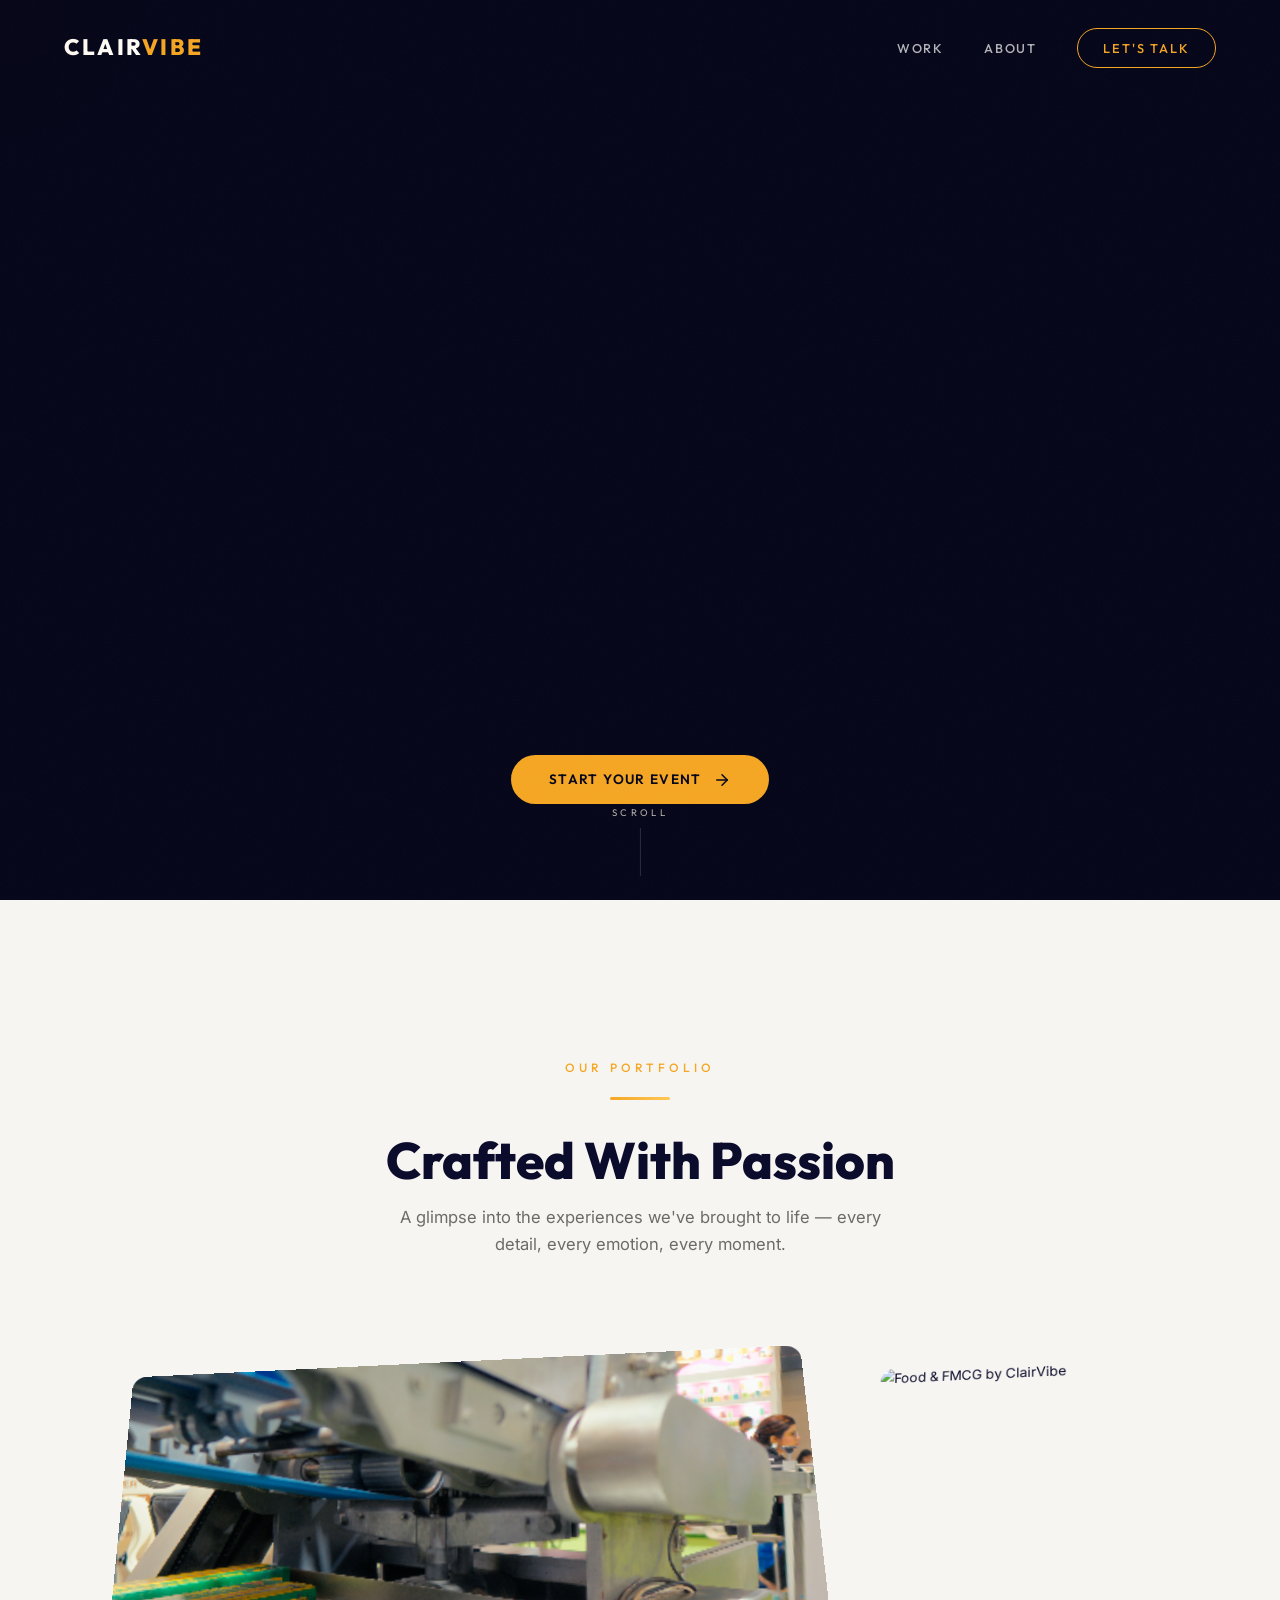
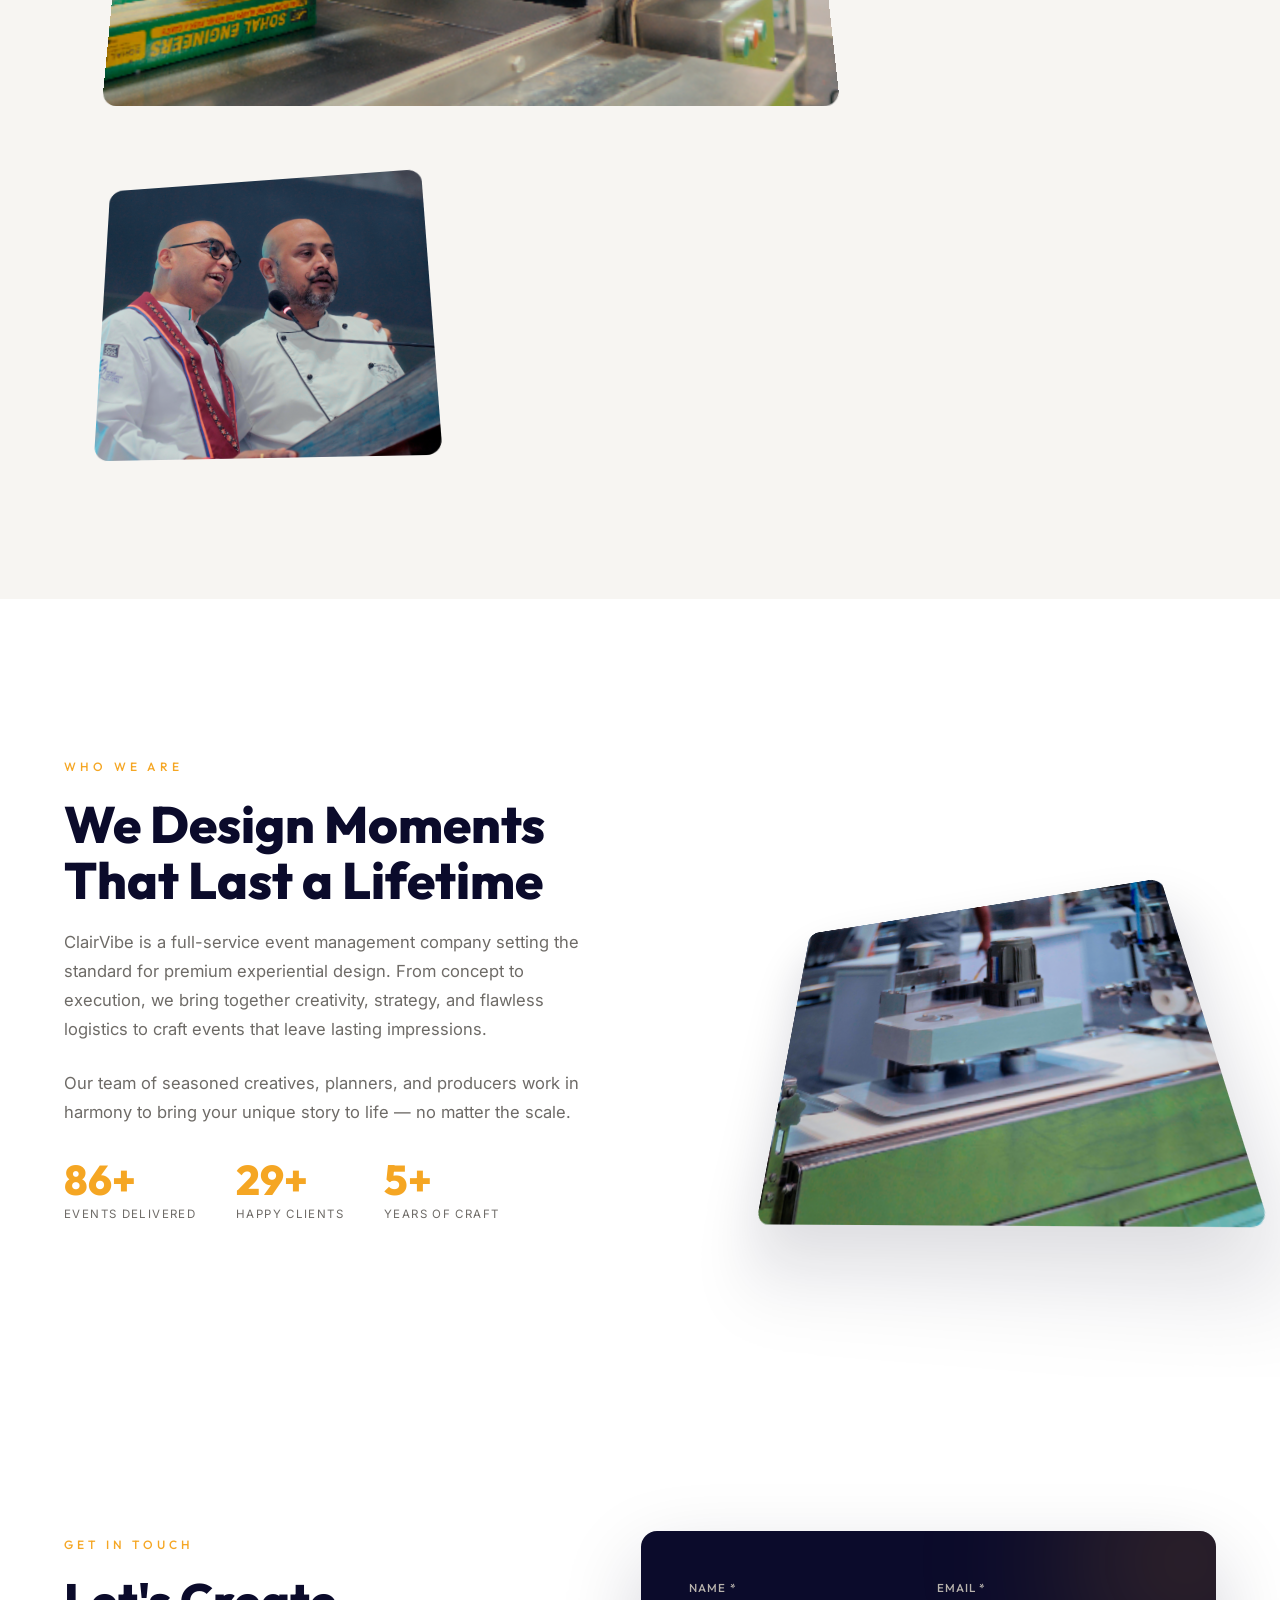
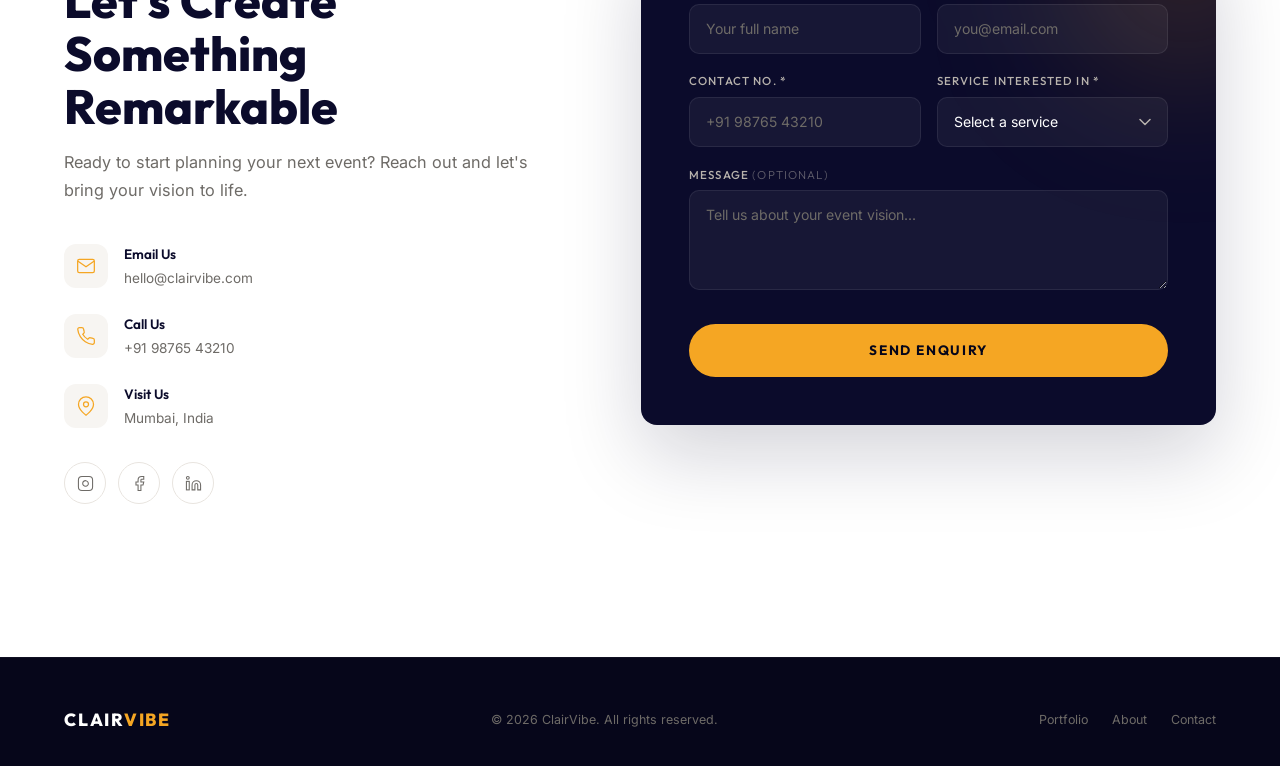
==== commit ae6d83ca: "Add files via upload" ====
--- a/index.html
+++ b/index.html
@@ -445,52 +445,184 @@
     };
     /* ─── Dynamic CMS Content Fetch & Lightbox ─── */
     let galleryData = {};
-    
-    fetch('data/content.json')
-      .then(res => res.json())
-      .then(data => {
-        // 1. Update Hero Video
-        if (data.hero_video) {
-          const heroVideo = document.getElementById('heroBgImg');
-          if (heroVideo && heroVideo.querySelector('source').getAttribute('src') !== data.hero_video) {
-            heroVideo.querySelector('source').src = data.hero_video;
-            heroVideo.load();
+
+    function applyContent(data) {
+      if (!data) return;
+
+      // 1. Hero
+      const hero = data.hero || {};
+      const heroVid = hero.video || data.hero_video;
+      if (heroVid) {
+        const videoEl = document.getElementById('heroBgImg');
+        if (videoEl) {
+          const srcEl = videoEl.querySelector('source');
+          if (srcEl && srcEl.getAttribute('src') !== heroVid) {
+            srcEl.src = heroVid;
+            videoEl.load();
           }
         }
-        
-        // 2. Update About Image
-        if (data.about_image) {
-          const aboutImg = document.querySelector('#aboutTilt img');
-          if (aboutImg) aboutImg.src = data.about_image;
+      }
+      if (hero.button_text) {
+        const btn = document.querySelector('.hero-btn');
+        if (btn) {
+          const svg = btn.querySelector('svg');
+          btn.childNodes[0].textContent = hero.button_text + ' ';
         }
-
-        // 3. Setup Gallery Data & Covers
-        galleryData = {
-          machines: {
-            title: 'Heavy Machinery & Stage Rigs',
-            images: data.portfolio_machines?.images || []
-          },
-          food: {
-            title: 'Food & FMCG',
-            images: data.portfolio_food?.images || []
-          },
-          corporate: {
-            title: 'Corporate & Brand Summits',
-            images: data.portfolio_corporate?.images || []
+      }
+      if (hero.button_link) {
+        const btn = document.querySelector('.hero-btn');
+        if (btn) btn.href = hero.button_link;
+      }
+
+      // 2. Portfolio Header & Galleries
+      const port = data.portfolio || {};
+      if (port.header_label) {
+        const el = document.querySelector('#work .work-header .label');
+        if (el) el.textContent = port.header_label;
+      }
+      if (port.header_title) {
+        const el = document.querySelector('#work .work-header h2');
+        if (el) el.textContent = port.header_title;
+      }
+      if (port.header_desc) {
+        const el = document.querySelector('#work .work-header p');
+        if (el) el.textContent = port.header_desc;
+      }
+
+      const pMach = port.machines || data.portfolio_machines || {};
+      const pFood = port.food || data.portfolio_food || {};
+      const pCorp = port.corporate || data.portfolio_corporate || {};
+
+      galleryData = {
+        machines: {
+          title: pMach.title || 'Heavy Machinery & Stage Rigs',
+          images: pMach.images || []
+        },
+        food: {
+          title: pFood.title || 'Food & FMCG',
+          images: pFood.images || []
+        },
+        corporate: {
+          title: pCorp.title || 'Corporate & Brand Summits',
+          images: pCorp.images || []
+        }
+      };
+
+      if (pMach.cover) {
+        const img = document.querySelector('#gal1 img');
+        if (img) img.src = pMach.cover;
+      }
+      if (pMach.title) {
+        const h4 = document.querySelector('#gal1 h4');
+        if (h4) h4.textContent = pMach.title;
+      }
+
+      if (pFood.cover) {
+        const img = document.querySelector('#gal2 img');
+        if (img) img.src = pFood.cover;
+      }
+      if (pFood.title) {
+        const h4 = document.querySelector('#gal2 h4');
+        if (h4) h4.textContent = pFood.title;
+      }
+
+      if (pCorp.cover) {
+        const img = document.querySelector('#gal3 img');
+        if (img) img.src = pCorp.cover;
+      }
+      if (pCorp.title) {
+        const h4 = document.querySelector('#gal3 h4');
+        if (h4) h4.textContent = pCorp.title;
+      }
+
+      // 3. About
+      const about = data.about || {};
+      if (about.label) {
+        const el = document.querySelector('#about .about-text .label');
+        if (el) el.textContent = about.label;
+      }
+      if (about.title) {
+        const el = document.querySelector('#about .about-text h2');
+        if (el) el.textContent = about.title;
+      }
+      const pEls = document.querySelectorAll('#about .about-text p');
+      if (about.paragraph1 && pEls[0]) pEls[0].textContent = about.paragraph1;
+      if (about.paragraph2 && pEls[1]) pEls[1].textContent = about.paragraph2;
+
+      const abImg = about.image || data.about_image;
+      if (abImg) {
+        const img = document.querySelector('#aboutTilt img');
+        if (img) img.src = abImg;
+      }
+
+      if (Array.isArray(about.stats) && about.stats.length >= 3) {
+        const statBoxes = document.querySelectorAll('.about-stats > div');
+        about.stats.forEach((st, idx) => {
+          if (statBoxes[idx]) {
+            const numEl = statBoxes[idx].querySelector('.stat-num');
+            const txtEl = statBoxes[idx].querySelector('.stat-txt');
+            if (numEl && st.count !== undefined) {
+              numEl.dataset.count = st.count;
+              numEl.textContent = st.count + '+';
+            }
+            if (txtEl && st.label) txtEl.textContent = st.label;
           }
-        };
-
-        // Update covers
-        if (data.portfolio_machines?.cover) {
-          document.querySelector('#gal1 img').src = data.portfolio_machines.cover;
-        }
-        if (data.portfolio_food?.cover) {
-          document.querySelector('#gal2 img').src = data.portfolio_food.cover;
-        }
-        if (data.portfolio_corporate?.cover) {
-          document.querySelector('#gal3 img').src = data.portfolio_corporate.cover;
-        }
-      })
+        });
+      }
+
+      // 4. Contact & Socials
+      const contact = data.contact || {};
+      if (contact.label) {
+        const el = document.querySelector('#contact .contact-left .label');
+        if (el) el.textContent = contact.label;
+      }
+      if (contact.title) {
+        const el = document.querySelector('#contact .contact-left h2');
+        if (el) el.textContent = contact.title;
+      }
+      if (contact.description) {
+        const el = document.querySelector('#contact .contact-left > p');
+        if (el) el.textContent = contact.description;
+      }
+
+      const cDetails = document.querySelectorAll('.c-detail');
+      if (contact.email && cDetails[0]) {
+        const p = cDetails[0].querySelector('p');
+        if (p) p.textContent = contact.email;
+      }
+      if (contact.phone && cDetails[1]) {
+        const p = cDetails[1].querySelector('p');
+        if (p) p.textContent = contact.phone;
+      }
+      if (contact.location && cDetails[2]) {
+        const p = cDetails[2].querySelector('p');
+        if (p) p.textContent = contact.location;
+      }
+
+      if (contact.socials) {
+        const socialLinks = document.querySelectorAll('.c-socials a');
+        if (contact.socials.instagram && socialLinks[0]) socialLinks[0].href = contact.socials.instagram;
+        if (contact.socials.facebook && socialLinks[1]) socialLinks[1].href = contact.socials.facebook;
+        if (contact.socials.linkedin && socialLinks[2]) socialLinks[2].href = contact.socials.linkedin;
+      }
+
+      if (contact.footer_copy) {
+        const el = document.querySelector('.foot-copy');
+        if (el) el.textContent = contact.footer_copy;
+      }
+    }
+
+    // Check preview data from admin editor first, otherwise fetch content.json
+    try {
+      const previewData = sessionStorage.getItem('clairvibe_preview_data');
+      if (previewData) {
+        applyContent(JSON.parse(previewData));
+      }
+    } catch(e) {}
+
+    fetch('data/content.json?v=' + Date.now())
+      .then(res => res.json())
+      .then(data => applyContent(data))
       .catch(err => console.error("Error loading CMS content:", err));
 
     const lbModal = document.getElementById('lightboxModal');
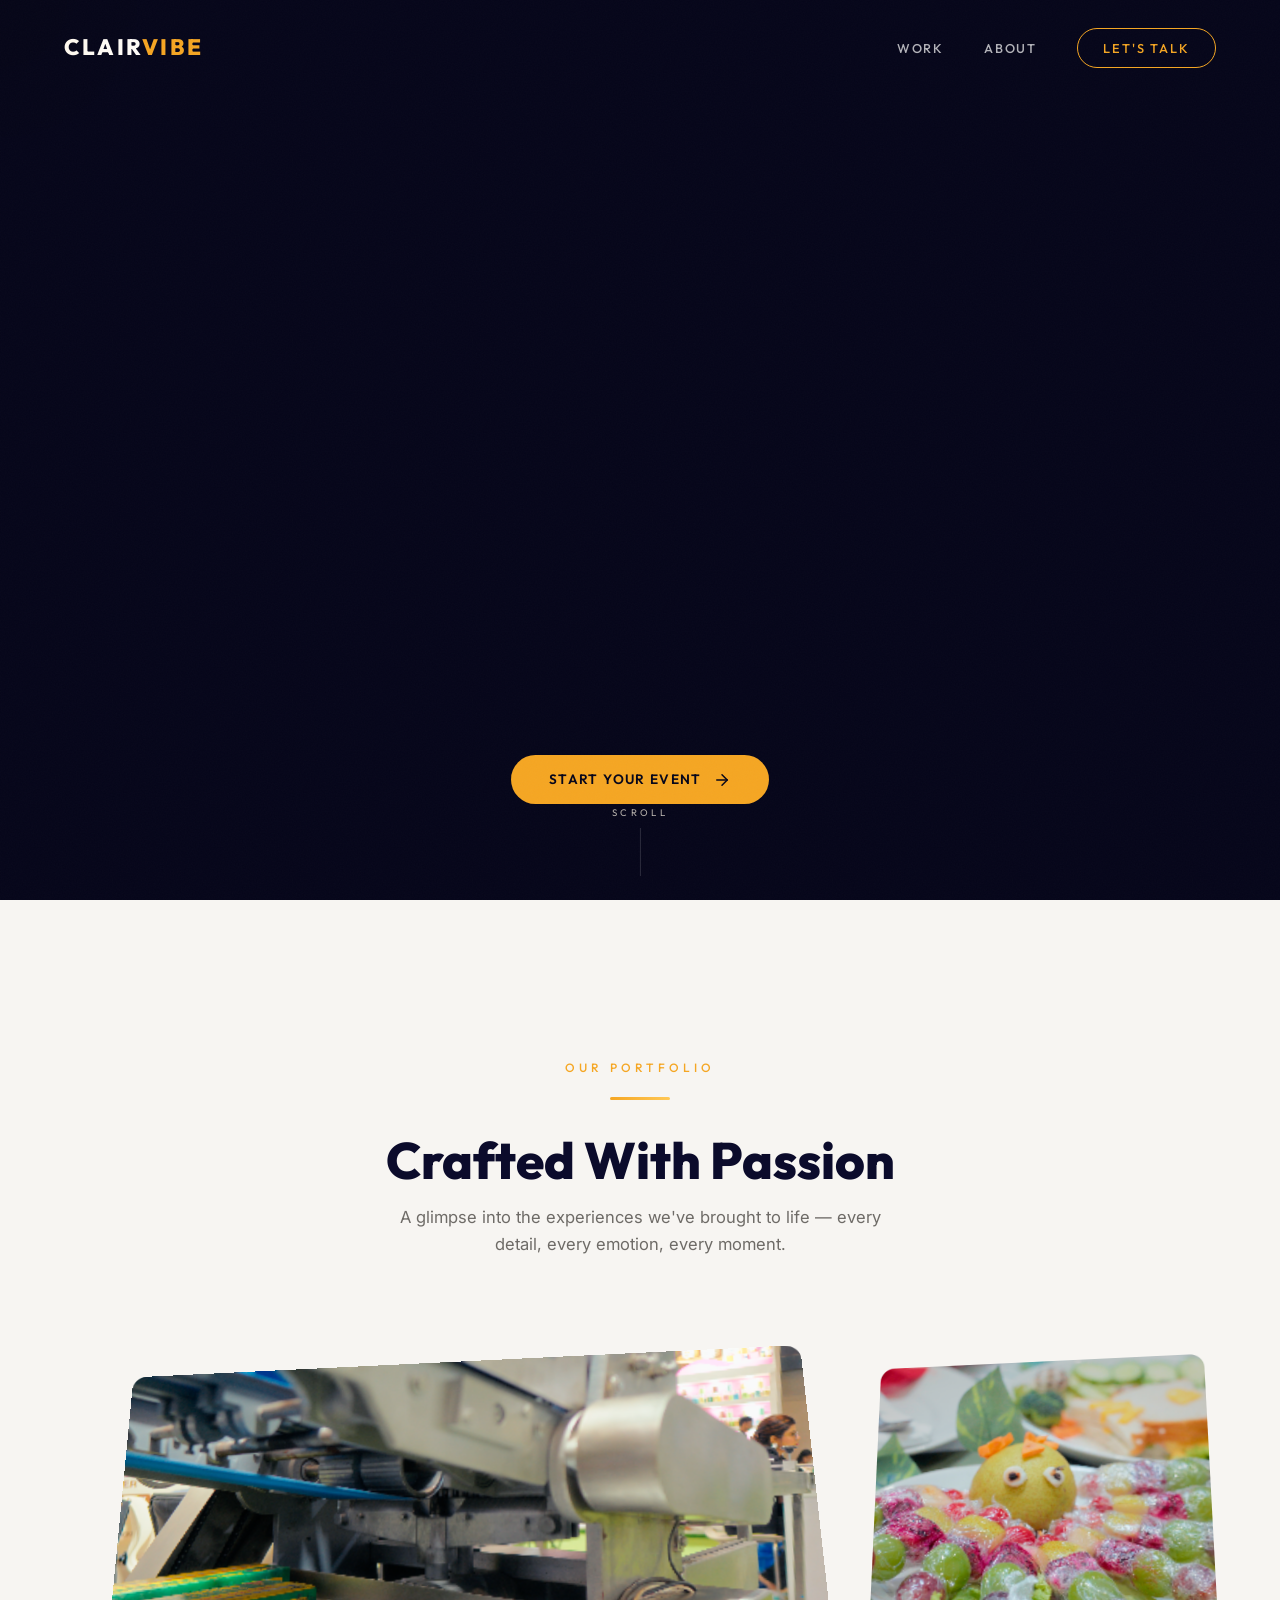
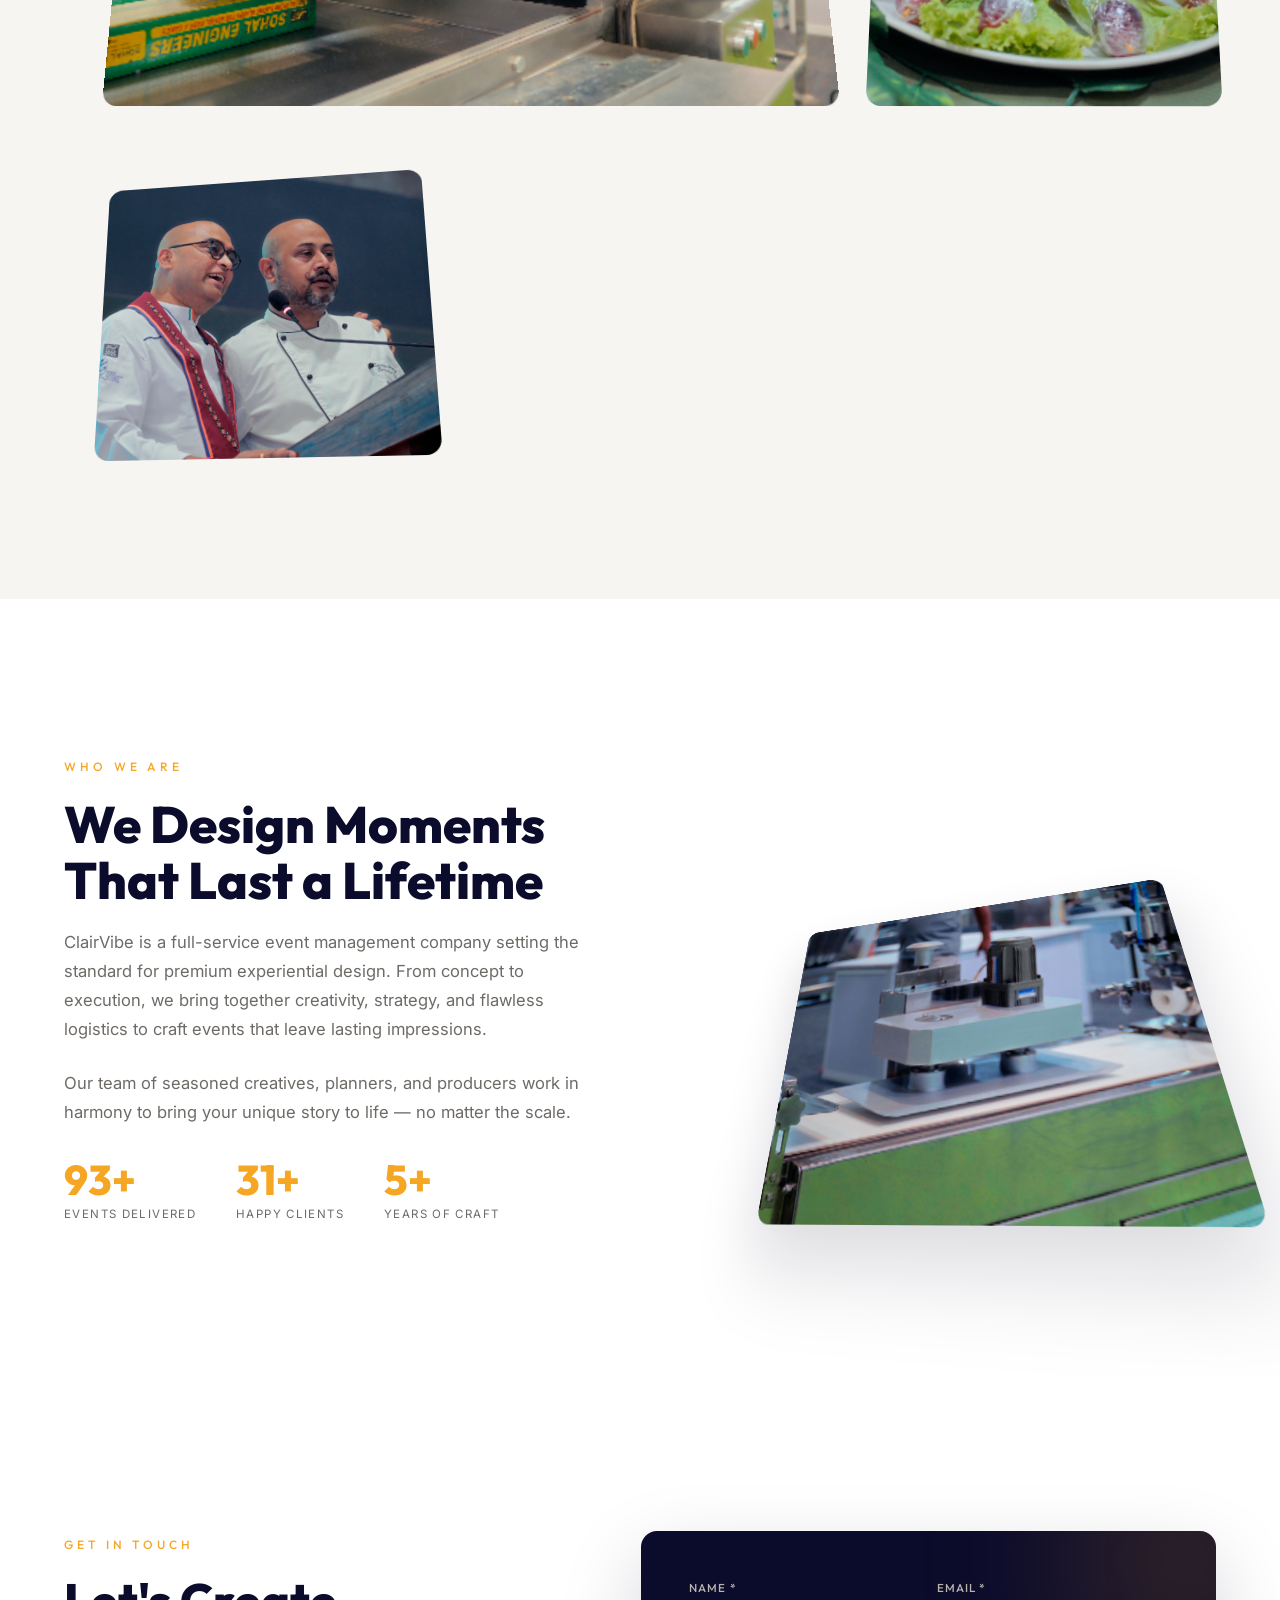
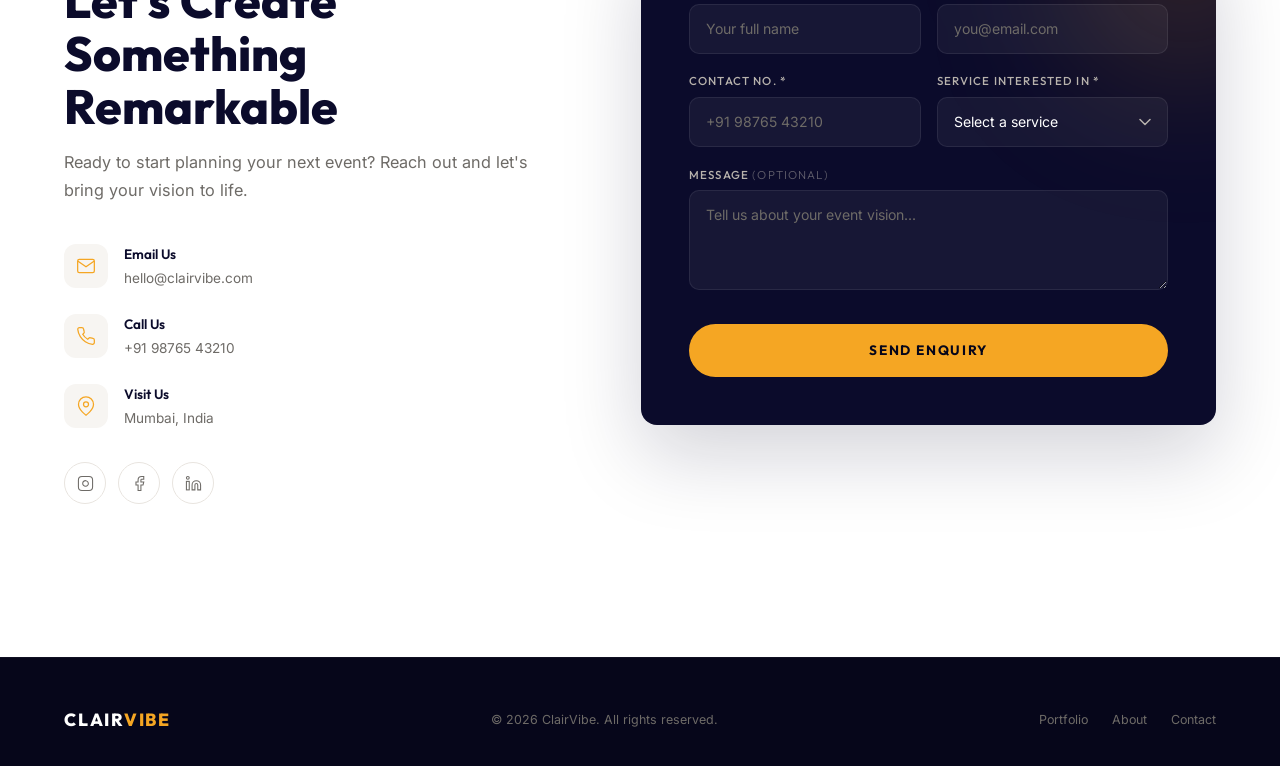
==== commit 8bb995bb: "Add files via upload" ====
--- a/index.html
+++ b/index.html
@@ -612,9 +612,9 @@
       }
     }
 
-    // Check preview data from admin editor first, otherwise fetch content.json
+    // Check preview data from studio first, otherwise fetch content.json
     try {
-      const previewData = sessionStorage.getItem('clairvibe_preview_data');
+      const previewData = sessionStorage.getItem('clairvibe_preview_data') || localStorage.getItem('clairvibe_builder_state');
       if (previewData) {
         applyContent(JSON.parse(previewData));
       }
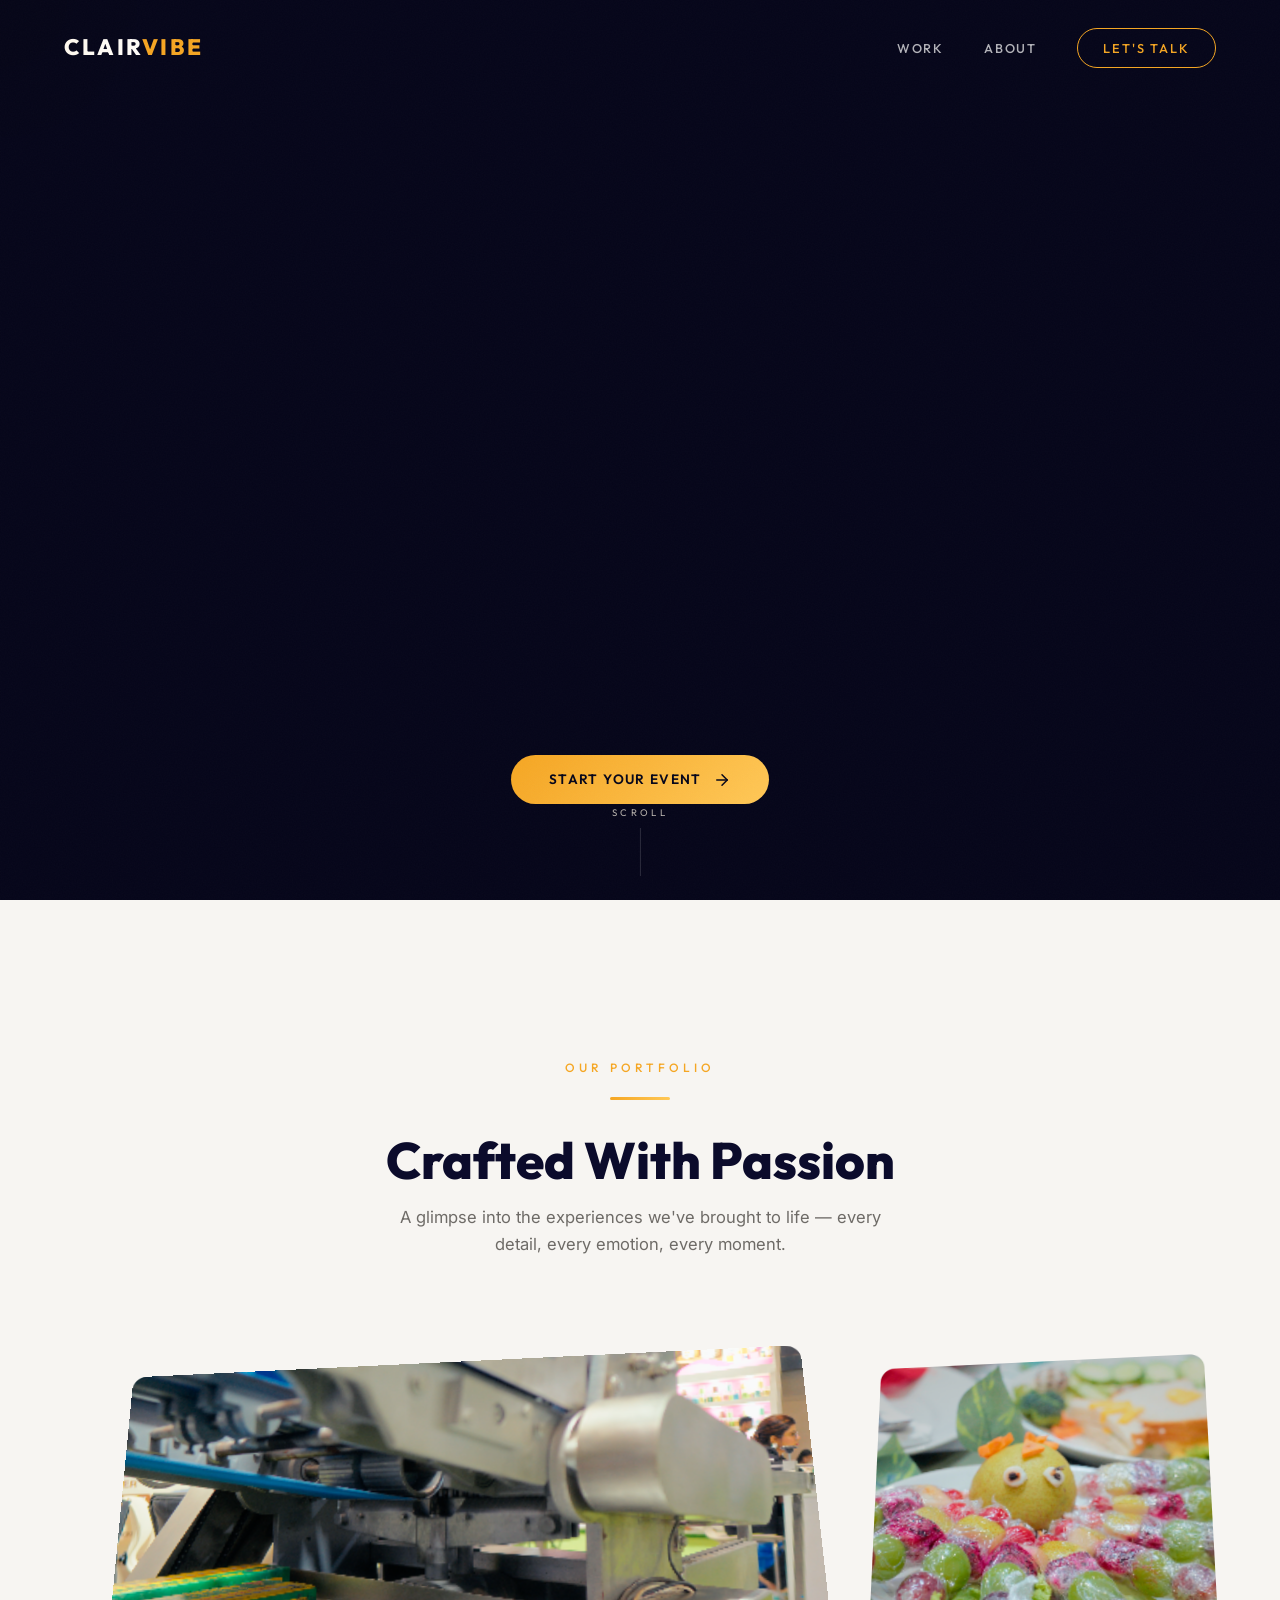
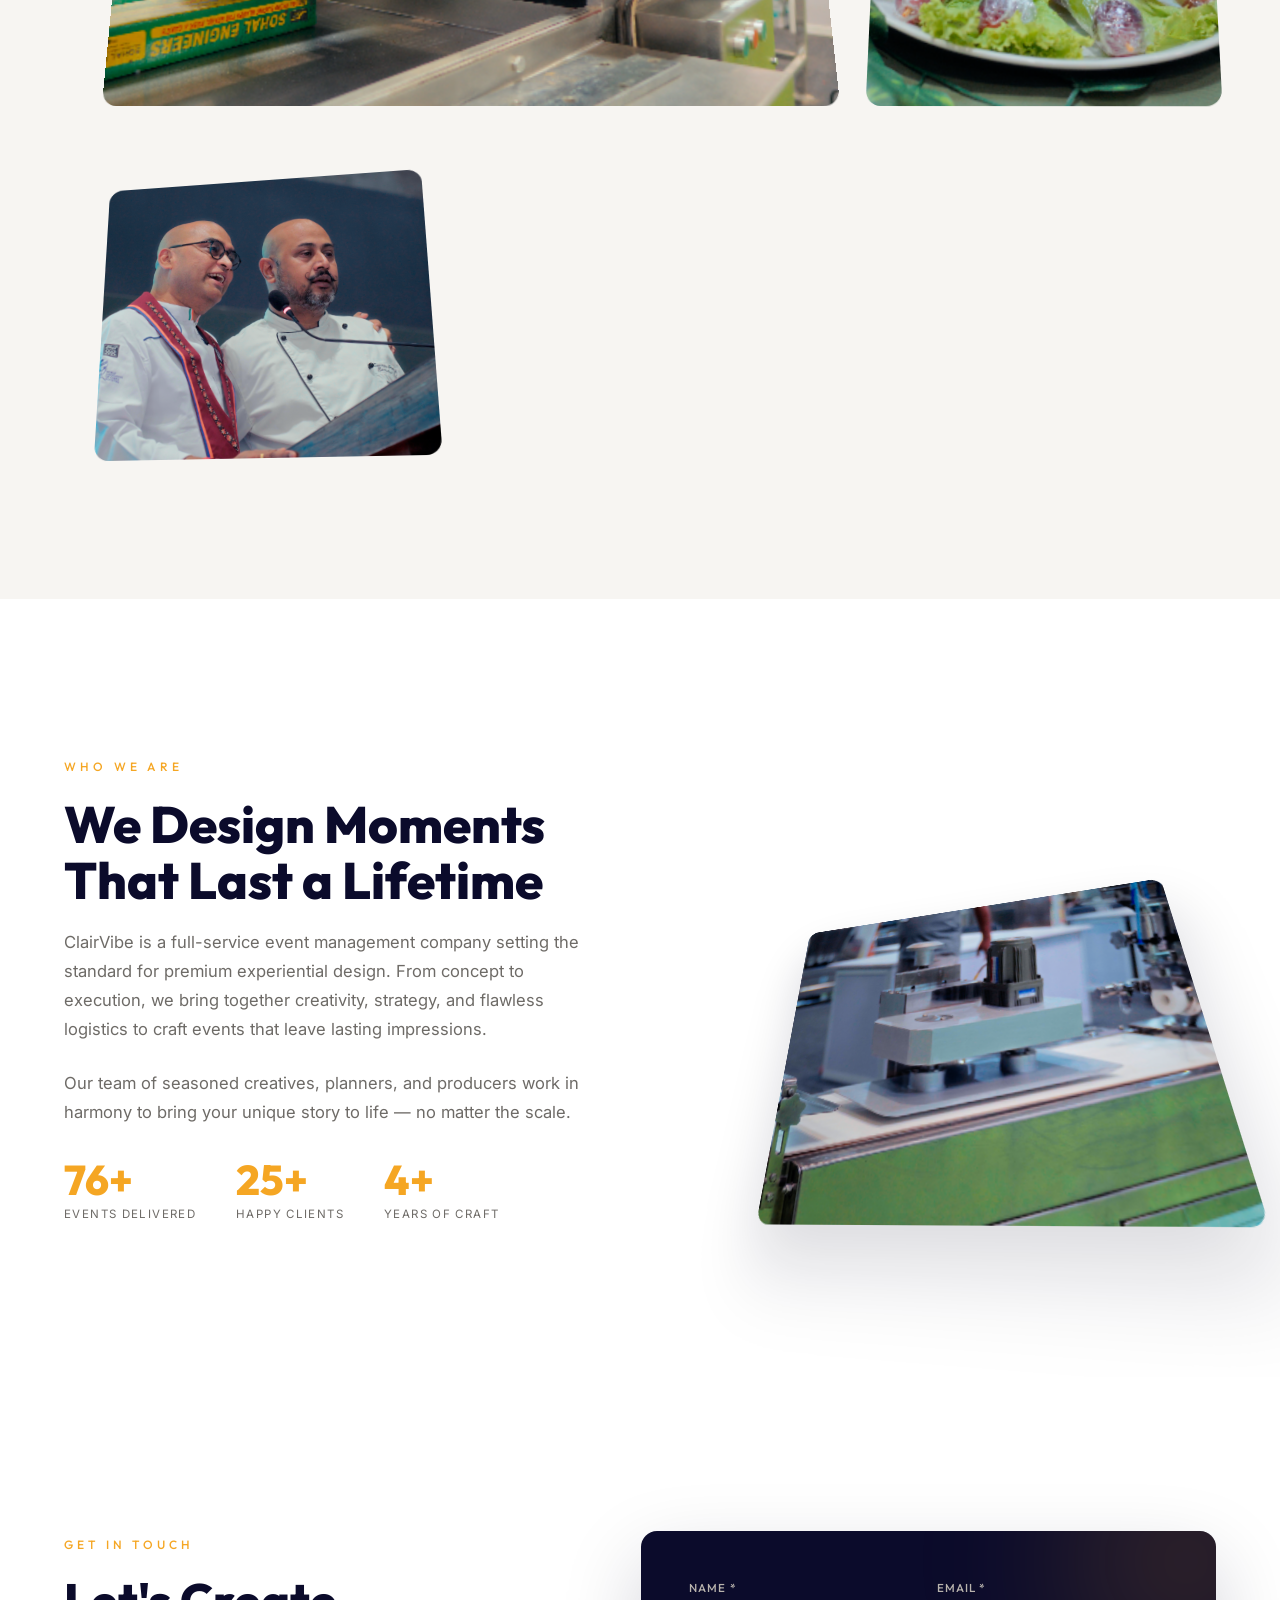
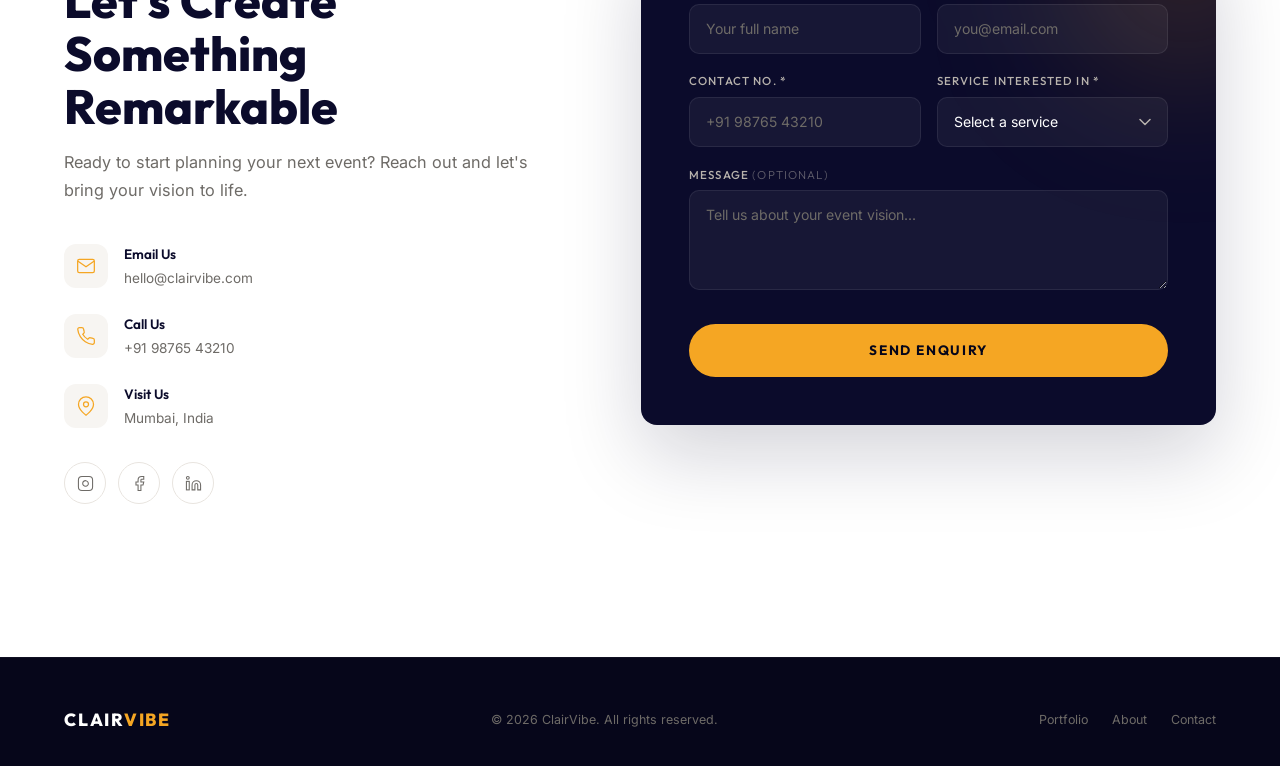
==== commit e9f94042: "Add files via upload" ====
--- a/index.html
+++ b/index.html
@@ -449,6 +449,42 @@
     function applyContent(data) {
       if (!data) return;
 
+      // 0. Theme, Palette & Gradients
+      const theme = data.theme || {};
+      const root = document.documentElement;
+      if (theme.primary_accent) {
+        root.style.setProperty('--amber', theme.primary_accent);
+        root.style.setProperty('--amber-glow', theme.primary_accent + '33');
+      }
+      if (theme.secondary_accent) {
+        root.style.setProperty('--amber-light', theme.secondary_accent);
+      }
+      if (theme.navy_deep) {
+        root.style.setProperty('--navy-deep', theme.navy_deep);
+      }
+      if (theme.navy_main) {
+        root.style.setProperty('--navy', theme.navy_main);
+      }
+      if (theme.navy_mid) {
+        root.style.setProperty('--navy-mid', theme.navy_mid);
+      }
+      if (theme.sheet_bg) {
+        root.style.setProperty('--white', theme.sheet_bg);
+        document.body.style.backgroundColor = theme.sheet_bg;
+      }
+      if (theme.section_bg) {
+        root.style.setProperty('--off-white', theme.section_bg);
+      }
+      if (theme.btn_gradient) {
+        root.style.setProperty('--btn-grad', theme.btn_gradient);
+      }
+      if (theme.hero_overlay) {
+        root.style.setProperty('--hero-overlay-grad', theme.hero_overlay);
+      }
+      if (theme.hero_btn_text) {
+        root.style.setProperty('--hero-btn-text', theme.hero_btn_text);
+      }
+
       // 1. Hero
       const hero = data.hero || {};
       const heroVid = hero.video || data.hero_video;
--- a/index.css
+++ b/index.css
@@ -21,6 +21,13 @@
   --gray-300:    #6E6B67;
   --gray-900:    #1A1A2E;
 
+  --hero-overlay-grad: linear-gradient(180deg, rgba(6,6,26,.4) 0%, rgba(6,6,26,.05) 35%, rgba(6,6,26,.05) 65%, rgba(6,6,26,.5) 100%);
+  --btn-grad: linear-gradient(135deg, var(--amber) 0%, var(--amber-light) 100%);
+  --hero-btn-bg: var(--amber);
+  --hero-btn-text: var(--navy-deep);
+  --card-overlay-grad: linear-gradient(transparent 40%, rgba(6,6,26,.85));
+  --form-card-bg: var(--navy);
+
   --font-display: 'Outfit', sans-serif;
   --font-body:    'Inter', sans-serif;
 
@@ -190,12 +197,7 @@
 .hero-bg video,.hero-bg img{width:100%;height:100%;object-fit:cover}
 .hero-overlay{
   position:absolute;inset:0;z-index:1;
-  background:linear-gradient(180deg,
-    rgba(6,6,26,.4) 0%,
-    rgba(6,6,26,.05) 35%,
-    rgba(6,6,26,.05) 65%,
-    rgba(6,6,26,.5) 100%
-  );
+  background:var(--hero-overlay-grad);
   pointer-events:none;
 }
 .hero-content{
@@ -217,7 +219,7 @@
 }
 .hero-h1 em{
   font-style:normal;
-  background:linear-gradient(135deg,var(--amber),var(--amber-light));
+  background:var(--btn-grad);
   -webkit-background-clip:text;-webkit-text-fill-color:transparent;
   background-clip:text;
 }
@@ -230,7 +232,7 @@
 
 .hero-btn{
   display:inline-flex;align-items:center;gap:.7rem;
-  padding:.85rem 2.4rem;background:var(--amber);color:var(--navy-deep);
+  padding:.85rem 2.4rem;background:var(--btn-grad);color:var(--hero-btn-text);
   font-family:var(--font-display);font-weight:600;font-size:.85rem;
   letter-spacing:.1em;text-transform:uppercase;border-radius:50px;
   cursor:pointer;transition:transform .3s,box-shadow .3s;
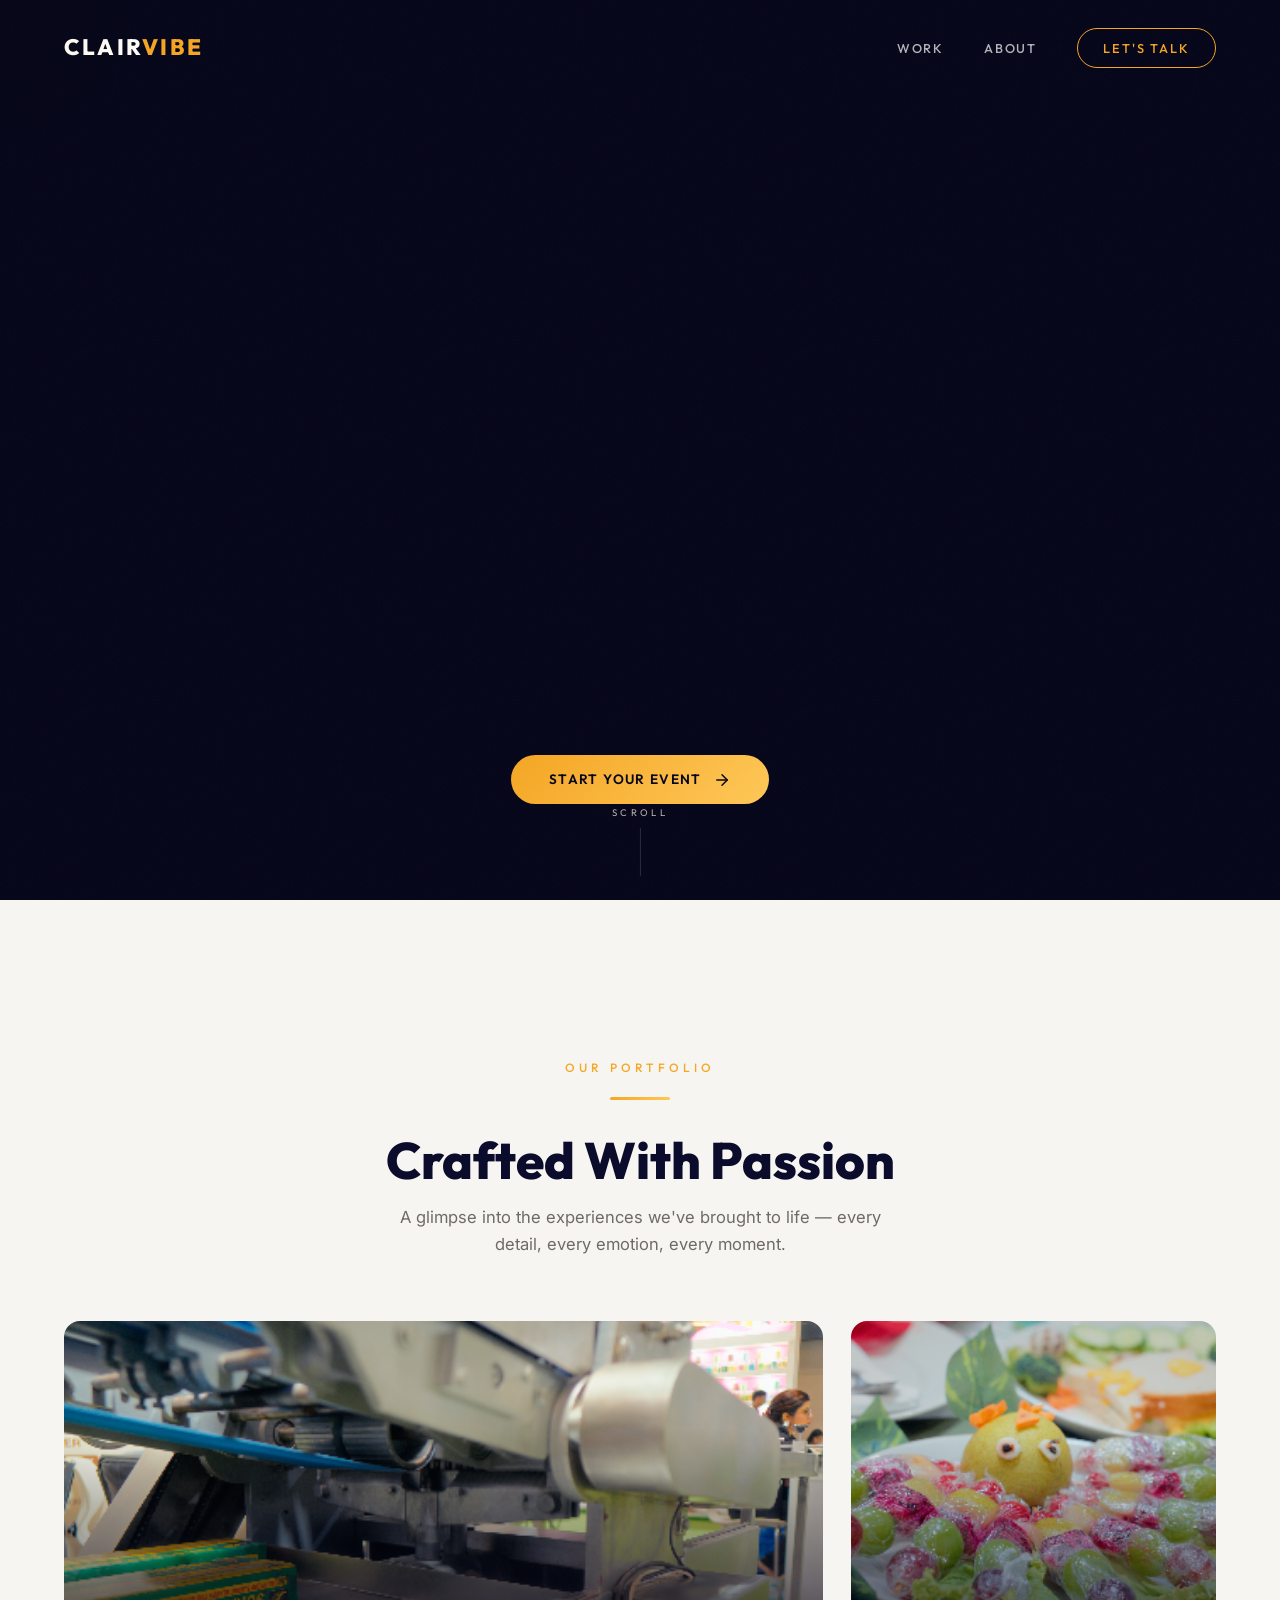
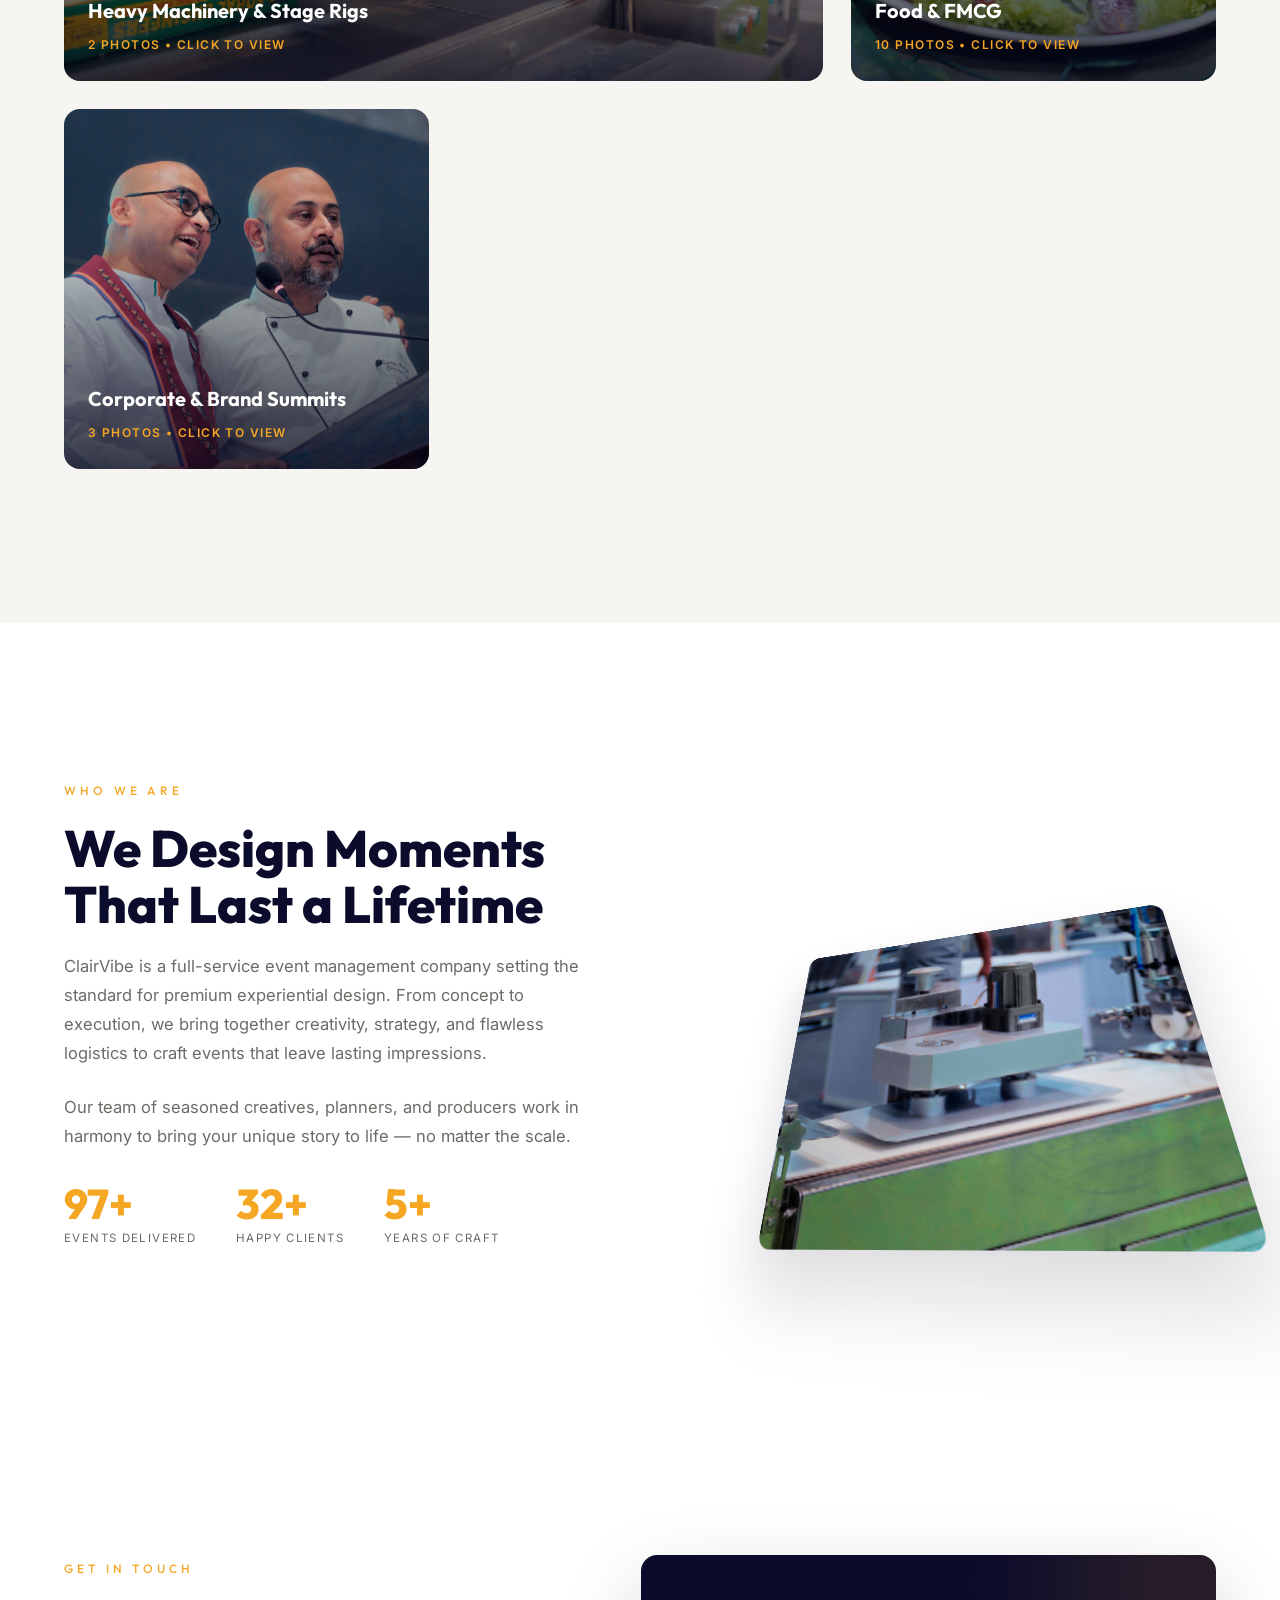
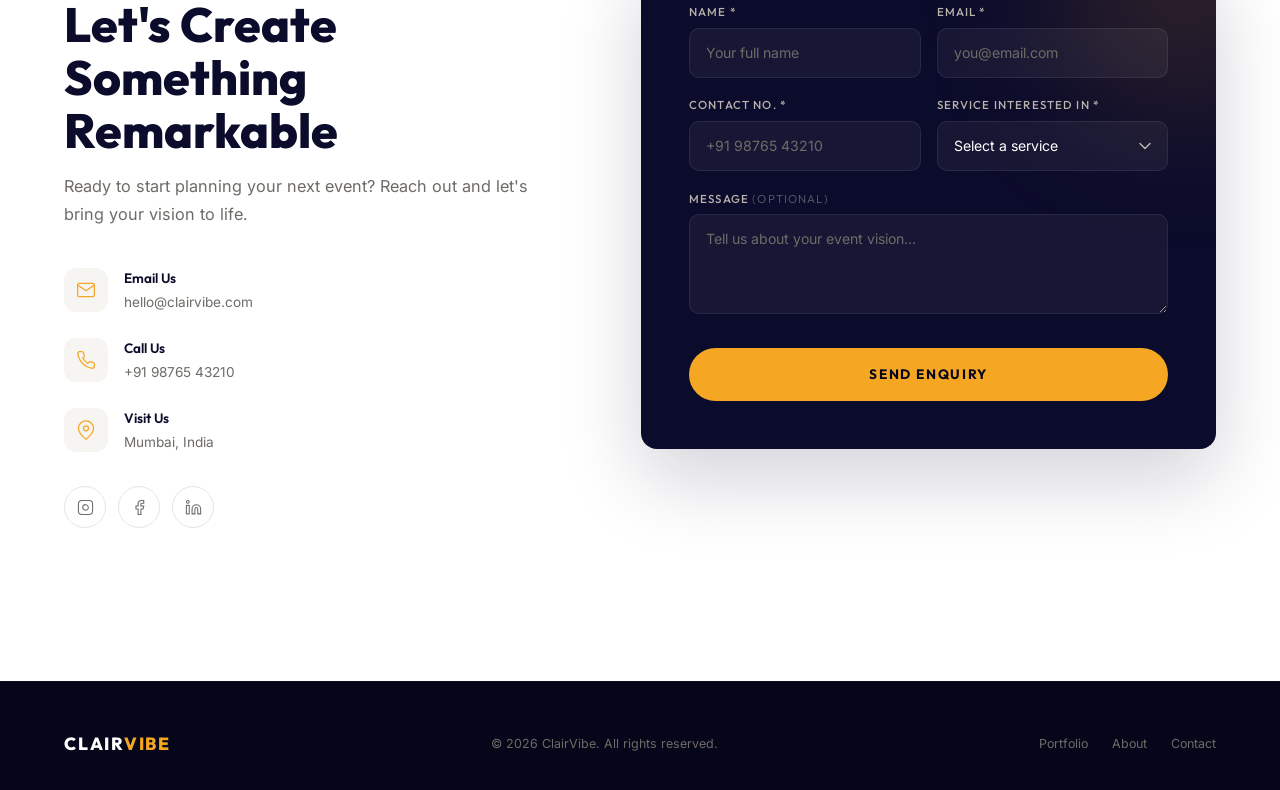
==== commit 1ac655d7: "Add files via upload" ====
--- a/index.html
+++ b/index.html
@@ -355,8 +355,10 @@
     updateParallax();
 
     /* ─── 3D Tilt on hover (about card + gallery) ─── */
+    let addTilt = function() {};
     if (window.matchMedia('(pointer:fine)').matches) {
-      function addTilt(el, intensity) {
+      addTilt = function(el, intensity) {
+        if (!el) return;
         el.addEventListener('mousemove', e => {
           const r = el.getBoundingClientRect();
           const x = (e.clientX - r.left) / r.width - .5;
@@ -367,7 +369,7 @@
         el.addEventListener('mouseleave', () => {
           el.style.transform = '';
         });
-      }
+      };
       const aboutTilt = document.getElementById('aboutTilt');
       if (aboutTilt) addTilt(aboutTilt, 14);
       document.querySelectorAll('.gallery-card').forEach(c => addTilt(c, 8));
@@ -525,50 +527,57 @@
         if (el) el.textContent = port.header_desc;
       }
 
-      const pMach = port.machines || data.portfolio_machines || {};
-      const pFood = port.food || data.portfolio_food || {};
-      const pCorp = port.corporate || data.portfolio_corporate || {};
-
-      galleryData = {
-        machines: {
-          title: pMach.title || 'Heavy Machinery & Stage Rigs',
-          images: pMach.images || []
-        },
-        food: {
-          title: pFood.title || 'Food & FMCG',
-          images: pFood.images || []
-        },
-        corporate: {
-          title: pCorp.title || 'Corporate & Brand Summits',
-          images: pCorp.images || []
+      // Normalize categories (array or object map)
+      let categories = [];
+      if (Array.isArray(port.categories) && port.categories.length > 0) {
+        categories = port.categories;
+      } else {
+        const pMach = port.machines || data.portfolio_machines;
+        const pFood = port.food || data.portfolio_food;
+        const pCorp = port.corporate || data.portfolio_corporate;
+        if (pMach) categories.push(Object.assign({ id: 'machines', title: 'Heavy Machinery & Stage Rigs' }, pMach));
+        if (pFood) categories.push(Object.assign({ id: 'food', title: 'Food & FMCG' }, pFood));
+        if (pCorp) categories.push(Object.assign({ id: 'corporate', title: 'Corporate & Brand Summits' }, pCorp));
+      }
+
+      // Populate galleryData for Lightbox
+      galleryData = {};
+      categories.forEach(cat => {
+        galleryData[cat.id] = {
+          title: cat.title,
+          images: cat.images || []
+        };
+      });
+
+      // Render cards in DOM
+      const galleryContainer = document.querySelector('#work .gallery');
+      if (galleryContainer && categories.length > 0) {
+        galleryContainer.innerHTML = '';
+        categories.forEach((cat, idx) => {
+          const card = document.createElement('div');
+          const isFeatured = (categories.length === 3 && idx === 0) || (categories.length > 3 && idx % 3 === 0);
+          card.className = `gallery-card parallax-3d sr in ${isFeatured ? 'featured' : ''}`;
+          card.dataset.gallery = cat.id;
+
+          const coverSrc = cat.cover ? (cat.cover.startsWith('data:') ? cat.cover : cat.cover) : 'https://placehold.co/800x600/15154A/F5A623?text=Cover+Image';
+          card.innerHTML = `
+            <img src="${coverSrc}" alt="${cat.title} by ClairVibe" onerror="this.src='https://placehold.co/800x600/15154A/F5A623?text=No+Cover'">
+            <div class="gallery-overlay"></div>
+            <div class="gallery-tag">
+              <h4>${cat.title}</h4>
+              <span>${(cat.images || []).length} Photos &bull; Click to View</span>
+            </div>
+          `;
+
+          // Bind lightbox click
+          card.addEventListener('click', () => openLightbox(cat.id));
+          galleryContainer.appendChild(card);
+        });
+
+        // 3D Tilt on hover for new cards
+        if (window.matchMedia('(pointer:fine)').matches && typeof addTilt === 'function') {
+          galleryContainer.querySelectorAll('.gallery-card').forEach(c => addTilt(c, 8));
         }
-      };
-
-      if (pMach.cover) {
-        const img = document.querySelector('#gal1 img');
-        if (img) img.src = pMach.cover;
-      }
-      if (pMach.title) {
-        const h4 = document.querySelector('#gal1 h4');
-        if (h4) h4.textContent = pMach.title;
-      }
-
-      if (pFood.cover) {
-        const img = document.querySelector('#gal2 img');
-        if (img) img.src = pFood.cover;
-      }
-      if (pFood.title) {
-        const h4 = document.querySelector('#gal2 h4');
-        if (h4) h4.textContent = pFood.title;
-      }
-
-      if (pCorp.cover) {
-        const img = document.querySelector('#gal3 img');
-        if (img) img.src = pCorp.cover;
-      }
-      if (pCorp.title) {
-        const h4 = document.querySelector('#gal3 h4');
-        if (h4) h4.textContent = pCorp.title;
       }
 
       // 3. About
@@ -668,29 +677,32 @@
     const lbBack  = document.getElementById('lightboxBackdrop');
 
     // Open lightbox
+    function openLightbox(key) {
+      const data = galleryData[key];
+      if (!data || !data.images || data.images.length === 0) return;
+
+      lbTitle.textContent = data.title;
+      lbGrid.innerHTML = '';
+
+      data.images.forEach((src, i) => {
+        const item = document.createElement('div');
+        item.className = 'lightbox-item';
+        item.style.animationDelay = (i * 0.06) + 's';
+        const img = document.createElement('img');
+        img.src = src;
+        img.alt = data.title;
+        img.loading = 'lazy';
+        item.appendChild(img);
+        lbGrid.appendChild(item);
+      });
+
+      lbModal.classList.add('open');
+      document.body.style.overflow = 'hidden';
+    }
+
     document.querySelectorAll('.gallery-card[data-gallery]').forEach(card => {
       card.addEventListener('click', () => {
-        const key = card.dataset.gallery;
-        const data = galleryData[key];
-        if (!data || !data.images || data.images.length === 0) return;
-
-        lbTitle.textContent = data.title;
-        lbGrid.innerHTML = '';
-
-        data.images.forEach((src, i) => {
-          const item = document.createElement('div');
-          item.className = 'lightbox-item';
-          item.style.animationDelay = (i * 0.06) + 's';
-          const img = document.createElement('img');
-          img.src = src;
-          img.alt = data.title;
-          img.loading = 'lazy';
-          item.appendChild(img);
-          lbGrid.appendChild(item);
-        });
-
-        lbModal.classList.add('open');
-        document.body.style.overflow = 'hidden';
+        openLightbox(card.dataset.gallery);
       });
     });
 
--- a/index.css
+++ b/index.css
@@ -391,23 +391,25 @@
   max-width:520px;margin:0 auto;
 }
 
-/* 3D gallery cards */
+/* 3D gallery cards (Dynamic responsive grid) */
 .gallery{
   display:grid;
-  grid-template-columns:repeat(3,1fr);
-  grid-template-rows:380px 320px;
-  gap:1.5rem;
+  grid-template-columns:repeat(auto-fit, minmax(340px, 1fr));
+  gap:1.75rem;
 }
 .gallery-card{
   position:relative;border-radius:var(--radius);overflow:hidden;
   cursor:pointer;
+  height:360px;
   /* 3D scroll animation base */
   transform:perspective(800px) rotateX(0deg) rotateY(0deg) translateZ(0);
   transition:transform .6s cubic-bezier(.25,.46,.45,.94),
              box-shadow .6s;
   will-change:transform;
 }
-.gallery-card:nth-child(1){grid-column:1/3}
+.gallery-card.featured{
+  grid-column: span 2;
+}
 
 .gallery-card img{
   width:100%;height:100%;object-fit:cover;
@@ -420,27 +422,26 @@
 
 .gallery-overlay{
   position:absolute;inset:0;
-  background:linear-gradient(transparent 40%,rgba(6,6,26,.85));
-  opacity:0;transition:opacity .5s;
+  background:linear-gradient(transparent 30%,rgba(6,6,26,.88));
+  opacity:0.85;transition:opacity .5s;
 }
 .gallery-card:hover .gallery-overlay{opacity:1}
 .gallery-tag{
-  position:absolute;bottom:1.5rem;left:1.5rem;
-  opacity:0;transform:translateY(16px);transition:all .5s .1s;
-}
-.gallery-card:hover .gallery-tag{opacity:1;transform:translateY(0)}
+  position:absolute;bottom:1.5rem;left:1.5rem;right:1.5rem;
+  transform:translateY(0);transition:all .5s .1s;
+}
 .gallery-tag h4{
   font-family:var(--font-display);font-weight:700;
-  font-size:1.15rem;color:var(--white);
+  font-size:1.25rem;color:var(--white);margin-bottom:0.25rem;
 }
 .gallery-tag span{
-  font-size:.72rem;color:var(--amber);text-transform:uppercase;
-  letter-spacing:.12em;
-}
-
-@media(max-width:768px){
-  .gallery{grid-template-columns:1fr;grid-template-rows:auto}
-  .gallery-card:nth-child(1){grid-column:auto}
+  font-size:.75rem;color:var(--amber);text-transform:uppercase;
+  letter-spacing:.12em;font-weight:600;display:inline-block;
+}
+
+@media(max-width:900px){
+  .gallery{grid-template-columns:1fr}
+  .gallery-card.featured{grid-column:auto}
   .gallery-card{height:280px}
 }
 
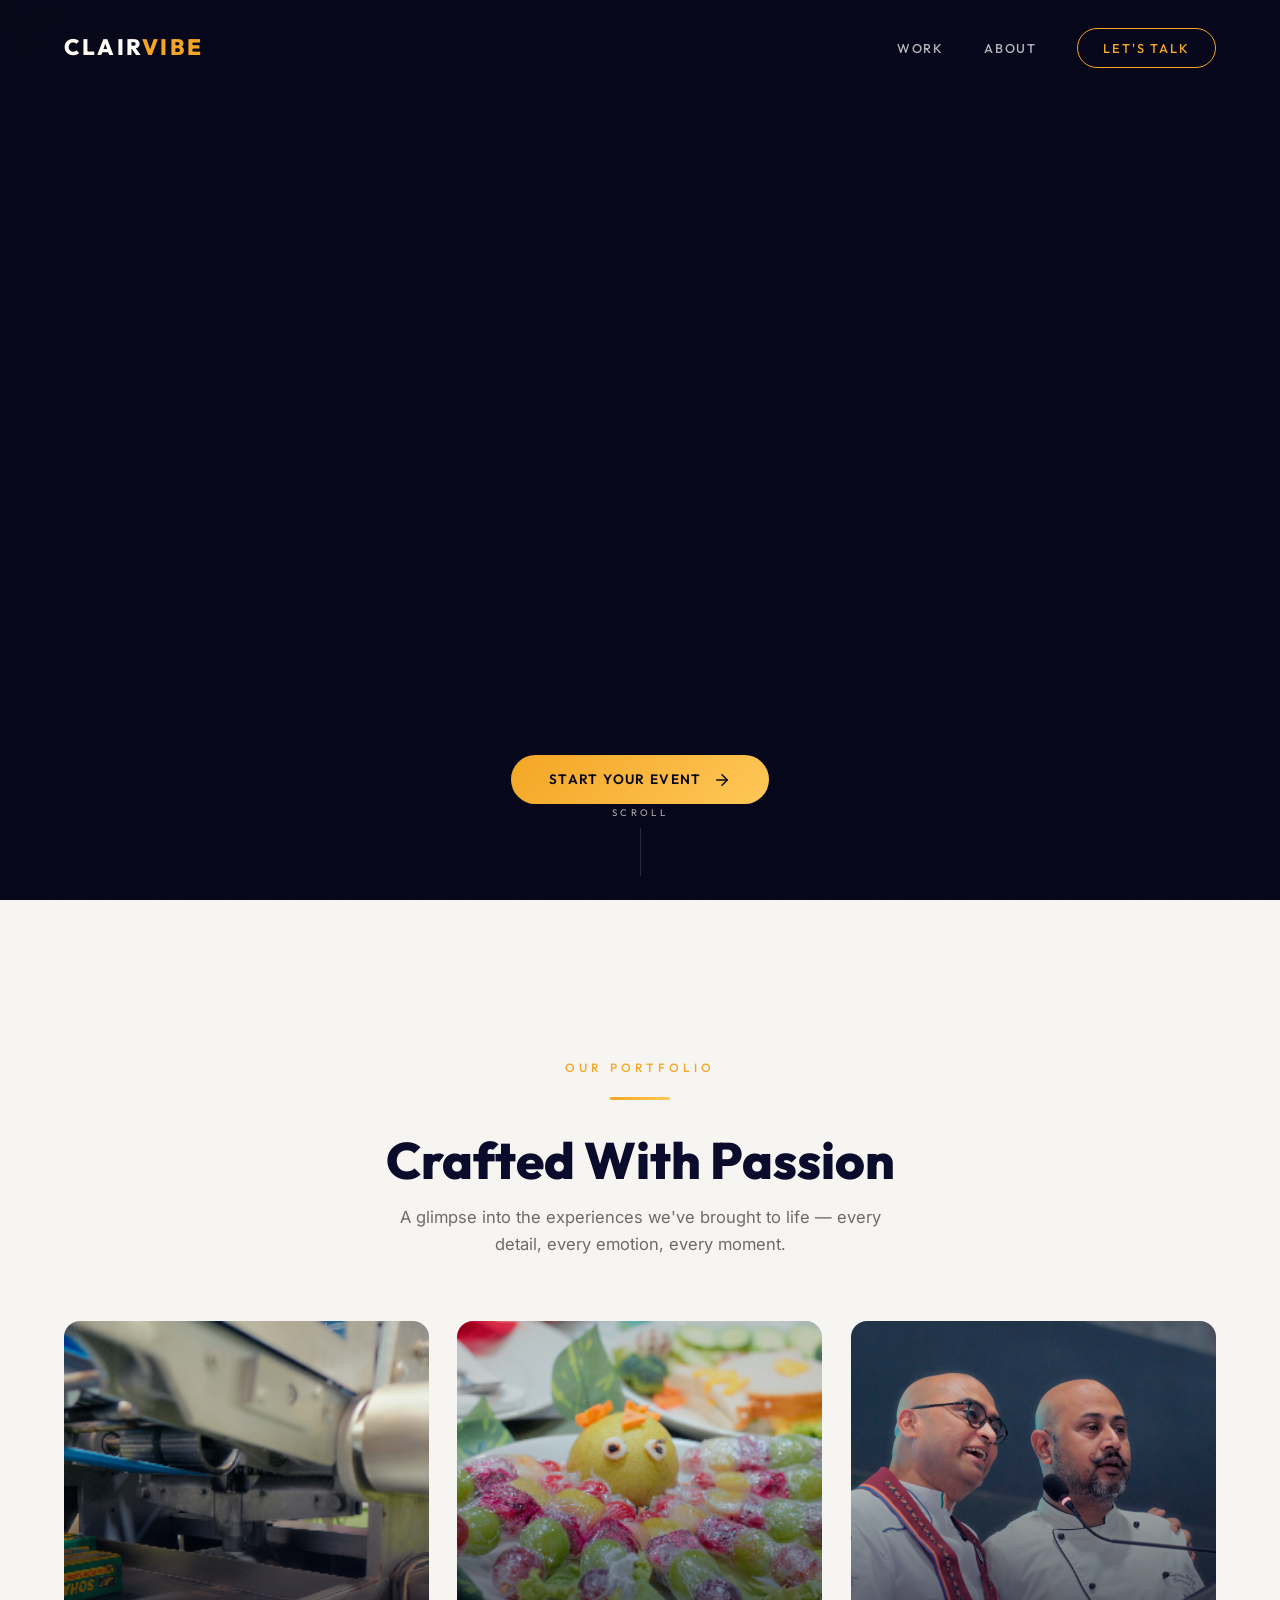
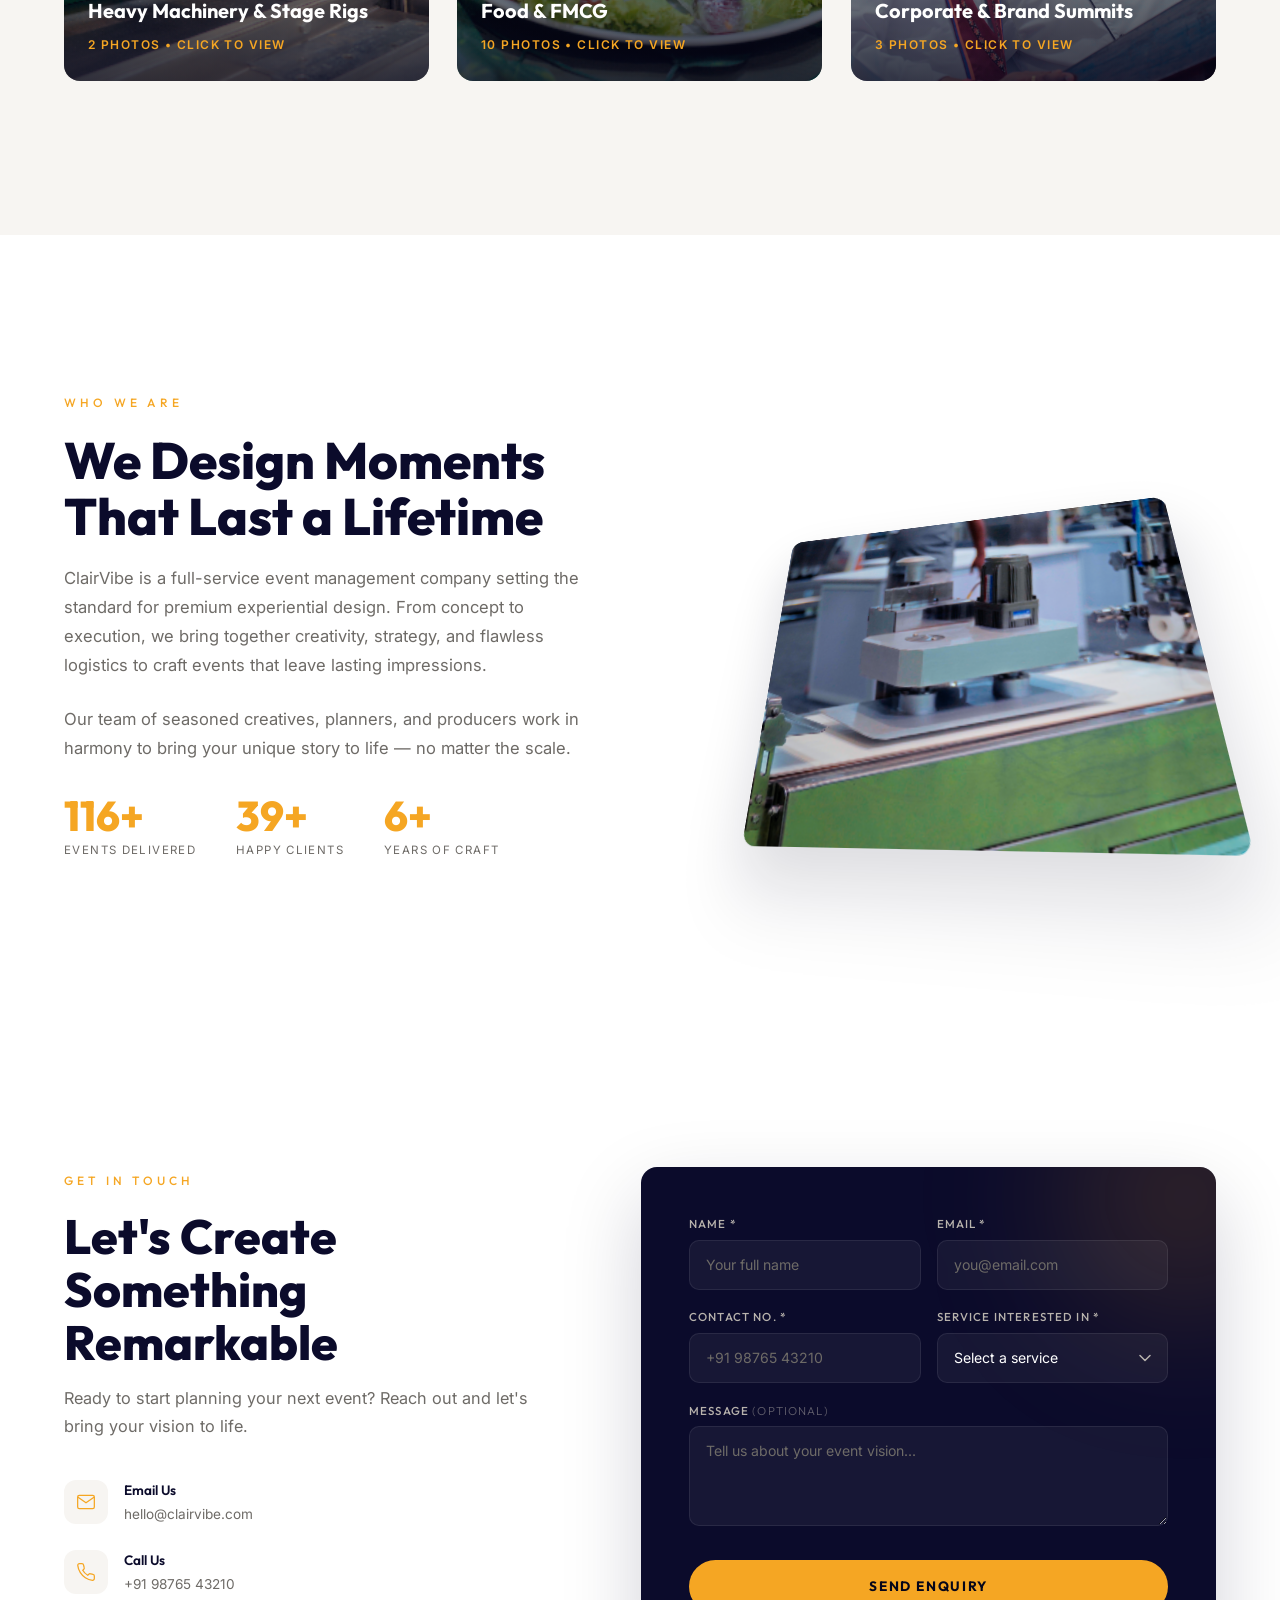
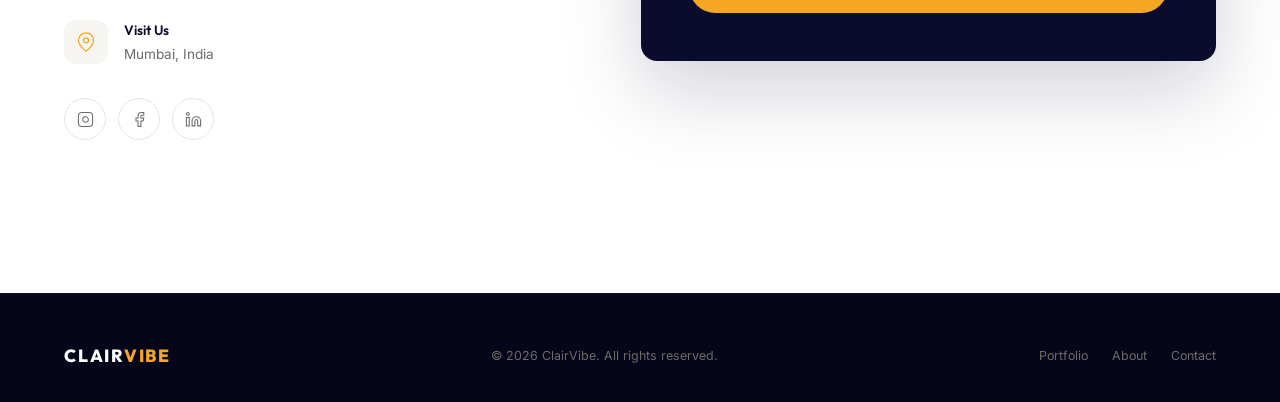
==== commit f0ea73c0: "Add files via upload" ====
--- a/index.html
+++ b/index.html
@@ -555,8 +555,7 @@
         galleryContainer.innerHTML = '';
         categories.forEach((cat, idx) => {
           const card = document.createElement('div');
-          const isFeatured = (categories.length === 3 && idx === 0) || (categories.length > 3 && idx % 3 === 0);
-          card.className = `gallery-card parallax-3d sr in ${isFeatured ? 'featured' : ''}`;
+          card.className = 'gallery-card parallax-3d sr in';
           card.dataset.gallery = cat.id;
 
           const coverSrc = cat.cover ? (cat.cover.startsWith('data:') ? cat.cover : cat.cover) : 'https://placehold.co/800x600/15154A/F5A623?text=Cover+Image';
